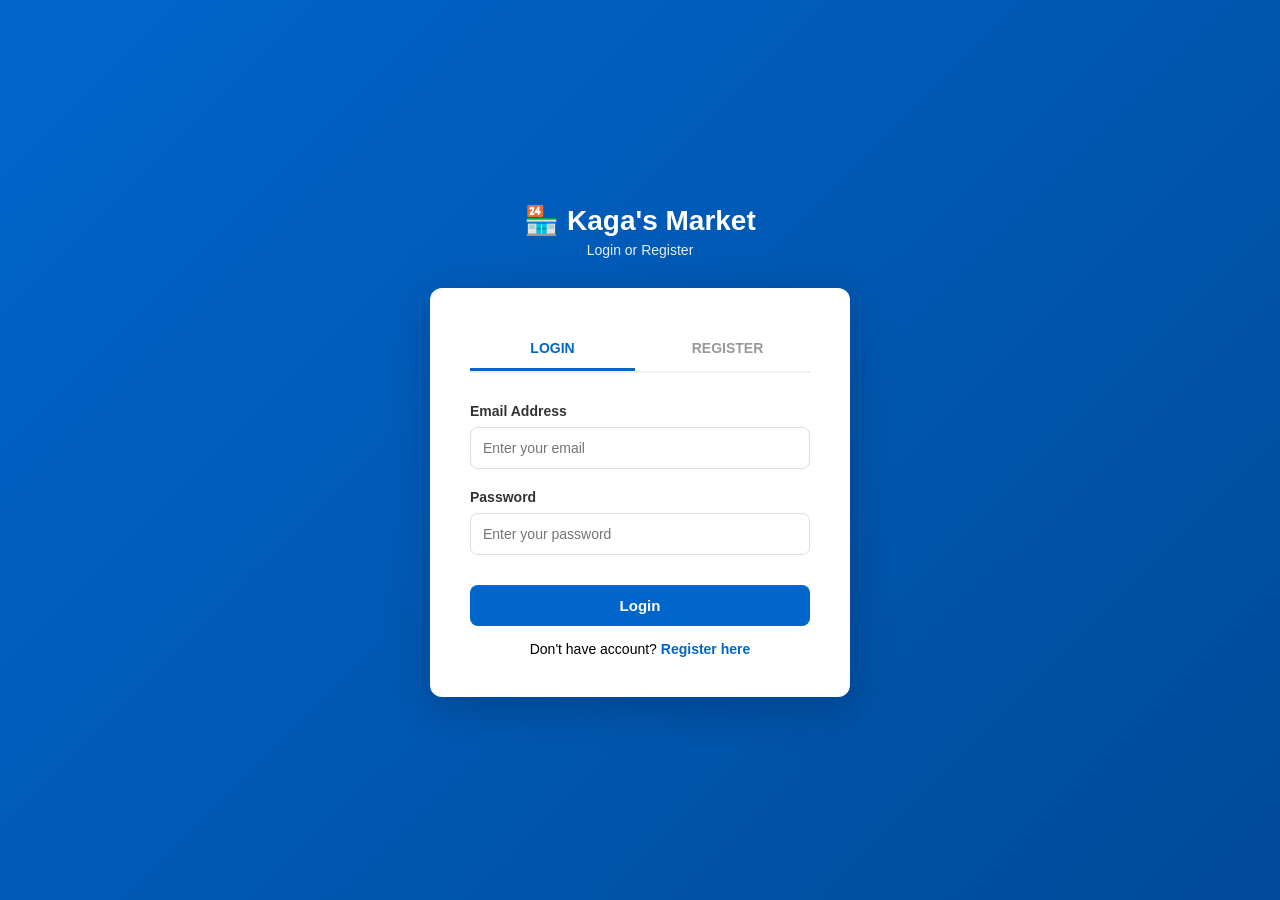
==== login - Copy.html @ 89271378 "create login" ====
<!DOCTYPE html>
<html lang="en">
<head>
    <meta charset="UTF-8">
    <meta name="viewport" content="width=device-width, initial-scale=1.0">
    <title>Login & Register - Kaga's Market</title>
    <style>
        * {
            margin: 0;
            padding: 0;
            box-sizing: border-box;
        }

        body {
            font-family: 'Segoe UI', Tahoma, Geneva, Verdana, sans-serif;
            background: linear-gradient(135deg, #0066cc 0%, #004a99 100%);
            min-height: 100vh;
            display: flex;
            justify-content: center;
            align-items: center;
            padding: 20px;
        }

        .container {
            width: 100%;
            max-width: 420px;
        }

        .logo {
            text-align: center;
            margin-bottom: 30px;
            color: white;
        }

        .logo h1 {
            font-size: 28px;
            font-weight: 700;
            margin-bottom: 5px;
        }

        .logo p {
            font-size: 14px;
            opacity: 0.9;
        }

        .card {
            background: white;
            border-radius: 12px;
            padding: 40px;
            box-shadow: 0 10px 40px rgba(0, 0, 0, 0.2);
        }

        .tabs {
            display: flex;
            gap: 10px;
            margin-bottom: 30px;
            border-bottom: 2px solid #f0f0f0;
        }

        .tab-button {
            flex: 1;
            padding: 12px;
            border: none;
            background: none;
            font-size: 14px;
            font-weight: 600;
            cursor: pointer;
            color: #999;
            border-bottom: 3px solid transparent;
            transition: all 0.3s;
        }

        .tab-button.active {
            color: #0066cc;
            border-bottom-color: #0066cc;
        }

        .tab-content {
            display: none;
        }

        .tab-content.active {
            display: block;
        }

        .form-group {
            margin-bottom: 20px;
        }

        label {
            display: block;
            margin-bottom: 8px;
            font-size: 14px;
            font-weight: 600;
            color: #333;
        }

        input, select {
            width: 100%;
            padding: 12px;
            border: 1px solid #ddd;
            border-radius: 8px;
            font-size: 14px;
        }

        input:focus {
            outline: none;
            border-color: #0066cc;
        }

        .btn {
            width: 100%;
            padding: 12px;
            background: #0066cc;
            color: white;
            border: none;
            border-radius: 8px;
            font-size: 15px;
            font-weight: 600;
            cursor: pointer;
            margin-top: 10px;
        }

        .btn:hover {
            background: #0052a3;
        }

        .account-type {
            display: flex;
            gap: 20px;
            margin-bottom: 20px;
        }

        .account-type label {
            display: flex;
            align-items: center;
            gap: 8px;
            margin: 0;
            cursor: pointer;
        }

        .link {
            text-align: center;
            margin-top: 15px;
            font-size: 14px;
        }

        .link a {
            color: #0066cc;
            text-decoration: none;
            font-weight: 600;
        }

        .link a:hover {
            text-decoration: underline;
        }

        @media (max-width: 480px) {
            .card {
                padding: 25px;
            }

            .logo h1 {
                font-size: 24px;
            }
        }
    </style>
</head>
<body>
    <div class="container">
        <div class="logo">
            <h1>🏪 Kaga's Market</h1>
            <p>Login or Register</p>
        </div>

        <div class="card">
            <div class="tabs">
                <button class="tab-button active" onclick="showLogin()">LOGIN</button>
                <button class="tab-button" onclick="showRegister()">REGISTER</button>
            </div>

            <!-- LOGIN FORM -->
            <div id="loginForm" class="tab-content active">
                <form onsubmit="loginUser(event)">
                    <div class="form-group">
                        <label>Email Address</label>
                        <input type="email" id="loginEmail" placeholder="Enter your email" required>
                    </div>

                    <div class="form-group">
                        <label>Password</label>
                        <input type="password" id="loginPassword" placeholder="Enter your password" required>
                    </div>

                    <button type="submit" class="btn">Login</button>
                </form>

                <div class="link">
                    Don't have account? <a onclick="showRegister()">Register here</a>
                </div>
            </div>

            <!-- REGISTER FORM -->
            <div id="registerForm" class="tab-content">
                <form onsubmit="registerUser(event)">
                    <div class="form-group">
                        <label>Full Name</label>
                        <input type="text" id="regName" placeholder="Enter your full name" required>
                    </div>

                    <div class="form-group">
                        <label>Account Type</label>
                        <div class="account-type">
                            <label>
                                <input type="radio" name="accountType" value="buyer" checked>
                                Buyer
                            </label>
                            <label>
                                <input type="radio" name="accountType" value="seller">
                                Seller
                            </label>
                        </div>
                    </div>

                    <div class="form-group">
                        <label>Email Address</label>
                        <input type="email" id="regEmail" placeholder="Enter your email" required>
                    </div>

                    <div class="form-group">
                        <label>Phone Number</label>
                        <input type="tel" id="regPhone" placeholder="Enter your phone" required>
                    </div>

                    <div class="form-group">
                        <label>Password (min 6 characters)</label>
                        <input type="password" id="regPassword" placeholder="Create a password" required minlength="6">
                    </div>

                    <div class="form-group">
                        <label>Confirm Password</label>
                        <input type="password" id="regConfirmPassword" placeholder="Confirm your password" required minlength="6">
                    </div>

                    <button type="submit" class="btn">Create Account</button>
                </form>

                <div class="link">
                    Have an account? <a onclick="showLogin()">Login here</a>
                </div>
            </div>
        </div>
    </div>

    <script>
        function showLogin() {
            document.getElementById('loginForm').classList.add('active');
            document.getElementById('registerForm').classList.remove('active');
            document.querySelectorAll('.tab-button')[0].classList.add('active');
            document.querySelectorAll('.tab-button')[1].classList.remove('active');
        }

        function showRegister() {
            document.getElementById('loginForm').classList.remove('active');
            document.getElementById('registerForm').classList.add('active');
            document.querySelectorAll('.tab-button')[0].classList.remove('active');
            document.querySelectorAll('.tab-button')[1].classList.add('active');
        }

        function loginUser(event) {
            event.preventDefault();
            const email = document.getElementById('loginEmail').value;
            const password = document.getElementById('loginPassword').value;

            // Get users from storage
            const users = JSON.parse(localStorage.getItem('kagaUsers') || '[]');
            const user = users.find(u => u.email === email && u.password === password);

            if (!user) {
                alert('❌ Email or password is wrong');
                return;
            }

            // Save logged in user
            localStorage.setItem('currentUser', JSON.stringify(user));
            alert('✅ Login successful!');
            window.location.href = 'index.html';
        }

        function registerUser(event) {
            event.preventDefault();

            const name = document.getElementById('regName').value;
            const type = document.querySelector('input[name="accountType"]:checked').value;
            const email = document.getElementById('regEmail').value;
            const phone = document.getElementById('regPhone').value;
            const password = document.getElementById('regPassword').value;
            const confirmPassword = document.getElementById('regConfirmPassword').value;

            // Check passwords match
            if (password !== confirmPassword) {
                alert('❌ Passwords do not match');
                return;
            }

            // Check if email already exists
            const users = JSON.parse(localStorage.getItem('kagaUsers') || '[]');
            if (users.find(u => u.email === email)) {
                alert('❌ Email already registered');
                return;
            }

            // Create new user
            const newUser = {
                id: Date.now(),
                name: name,
                type: type,
                email: email,
                phone: phone,
                password: password,
                registeredDate: new Date().toLocaleDateString()
            };

            users.push(newUser);
            localStorage.setItem('kagaUsers', JSON.stringify(users));

            alert('✅ Account created! Now login with your email and password');
            showLogin();
            document.getElementById('loginEmail').value = email;
            document.getElementById('loginPassword').value = '';
        }
    </script>
</body>
</html>
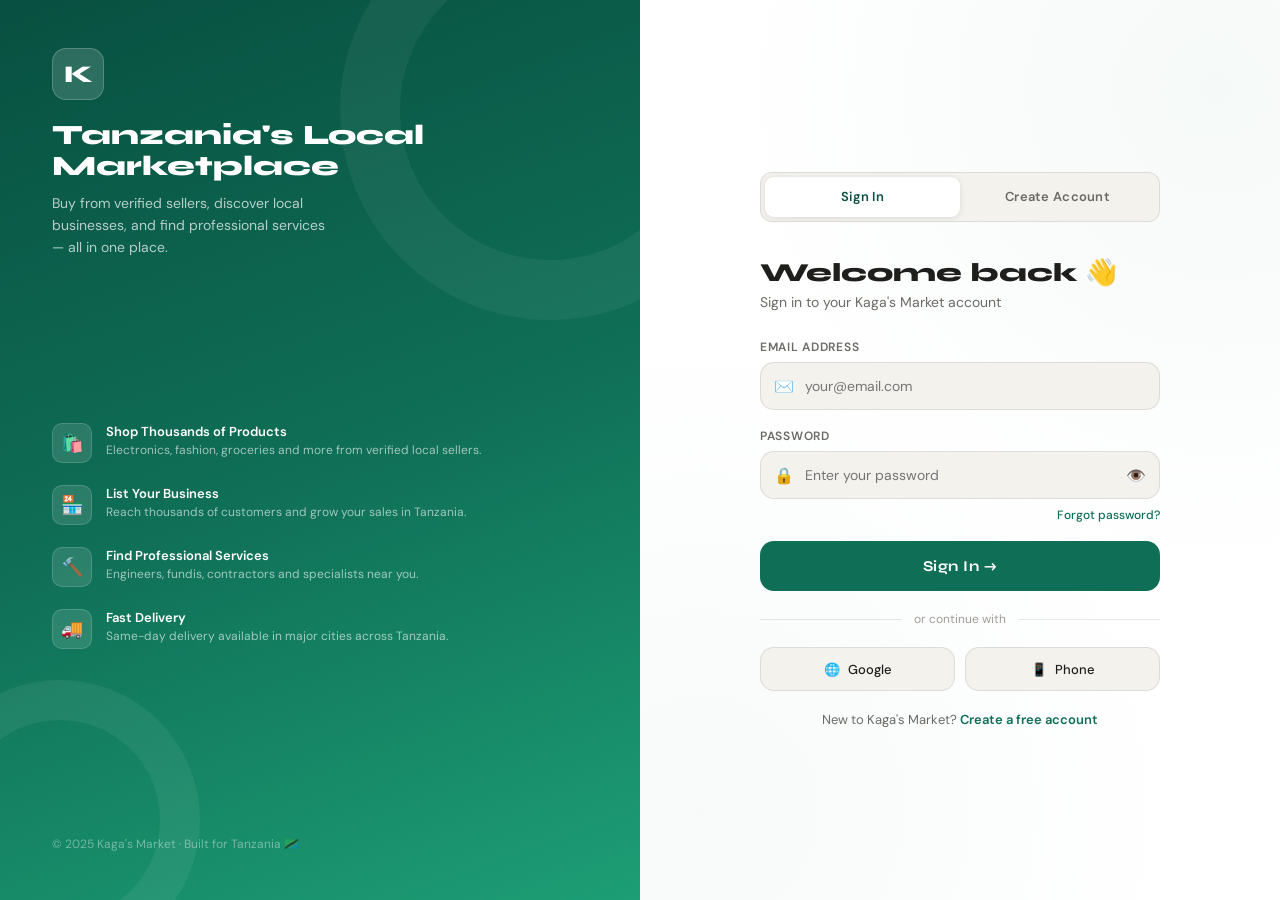
==== commit 654264e7: "login setting" ====
--- a/login - Copy.html
+++ b/login - Copy.html
@@ -1,334 +1,1054 @@
 <!DOCTYPE html>
 <html lang="en">
 <head>
-    <meta charset="UTF-8">
-    <meta name="viewport" content="width=device-width, initial-scale=1.0">
-    <title>Login & Register - Kaga's Market</title>
-    <style>
-        * {
-            margin: 0;
-            padding: 0;
-            box-sizing: border-box;
-        }
-
-        body {
-            font-family: 'Segoe UI', Tahoma, Geneva, Verdana, sans-serif;
-            background: linear-gradient(135deg, #0066cc 0%, #004a99 100%);
-            min-height: 100vh;
-            display: flex;
-            justify-content: center;
-            align-items: center;
-            padding: 20px;
-        }
-
-        .container {
-            width: 100%;
-            max-width: 420px;
-        }
-
-        .logo {
-            text-align: center;
-            margin-bottom: 30px;
-            color: white;
-        }
-
-        .logo h1 {
-            font-size: 28px;
-            font-weight: 700;
-            margin-bottom: 5px;
-        }
-
-        .logo p {
-            font-size: 14px;
-            opacity: 0.9;
-        }
-
-        .card {
-            background: white;
-            border-radius: 12px;
-            padding: 40px;
-            box-shadow: 0 10px 40px rgba(0, 0, 0, 0.2);
-        }
-
-        .tabs {
-            display: flex;
-            gap: 10px;
-            margin-bottom: 30px;
-            border-bottom: 2px solid #f0f0f0;
-        }
-
-        .tab-button {
-            flex: 1;
-            padding: 12px;
-            border: none;
-            background: none;
-            font-size: 14px;
-            font-weight: 600;
-            cursor: pointer;
-            color: #999;
-            border-bottom: 3px solid transparent;
-            transition: all 0.3s;
-        }
-
-        .tab-button.active {
-            color: #0066cc;
-            border-bottom-color: #0066cc;
-        }
-
-        .tab-content {
-            display: none;
-        }
-
-        .tab-content.active {
-            display: block;
-        }
-
-        .form-group {
-            margin-bottom: 20px;
-        }
-
-        label {
-            display: block;
-            margin-bottom: 8px;
-            font-size: 14px;
-            font-weight: 600;
-            color: #333;
-        }
-
-        input, select {
-            width: 100%;
-            padding: 12px;
-            border: 1px solid #ddd;
-            border-radius: 8px;
-            font-size: 14px;
-        }
-
-        input:focus {
-            outline: none;
-            border-color: #0066cc;
-        }
-
-        .btn {
-            width: 100%;
-            padding: 12px;
-            background: #0066cc;
-            color: white;
-            border: none;
-            border-radius: 8px;
-            font-size: 15px;
-            font-weight: 600;
-            cursor: pointer;
-            margin-top: 10px;
-        }
-
-        .btn:hover {
-            background: #0052a3;
-        }
-
-        .account-type {
-            display: flex;
-            gap: 20px;
-            margin-bottom: 20px;
-        }
-
-        .account-type label {
-            display: flex;
-            align-items: center;
-            gap: 8px;
-            margin: 0;
-            cursor: pointer;
-        }
-
-        .link {
-            text-align: center;
-            margin-top: 15px;
-            font-size: 14px;
-        }
-
-        .link a {
-            color: #0066cc;
-            text-decoration: none;
-            font-weight: 600;
-        }
-
-        .link a:hover {
-            text-decoration: underline;
-        }
-
-        @media (max-width: 480px) {
-            .card {
-                padding: 25px;
-            }
-
-            .logo h1 {
-                font-size: 24px;
-            }
-        }
-    </style>
+  <meta charset="UTF-8" />
+  <meta name="viewport" content="width=device-width, initial-scale=1.0" />
+  <title>Login — Kaga's Market</title>
+  <link rel="preconnect" href="https://fonts.googleapis.com" />
+  <link rel="preconnect" href="https://fonts.gstatic.com" crossorigin />
+  <link href="https://fonts.googleapis.com/css2?family=Syne:wght@400;600;700;800&family=DM+Sans:ital,wght@0,400;0,500;0,600;1,400&display=swap" rel="stylesheet" />
+  <style>
+    /* ===== VARIABLES ===== */
+    :root {
+      --brand:       #0F6E56;
+      --brand-mid:   #1D9E75;
+      --brand-dark:  #085041;
+      --brand-light: #E1F5EE;
+      --accent:      #D85A30;
+      --gold:        #BA7517;
+      --bg:          #F4F2EC;
+      --surface:     #FFFFFF;
+      --border:      rgba(0,0,0,0.09);
+      --text:        #1E1E1C;
+      --text-muted:  #6B6A66;
+      --text-light:  #9E9D99;
+      --radius:      14px;
+      --font-head:   'Syne', sans-serif;
+      --font-body:   'DM Sans', sans-serif;
+    }
+
+    *, *::before, *::after { box-sizing: border-box; margin: 0; padding: 0; }
+
+    body {
+      font-family: var(--font-body);
+      background: var(--bg);
+      min-height: 100vh;
+      display: grid;
+      grid-template-columns: 1fr 1fr;
+      overflow: hidden;
+    }
+
+    /* ===== LEFT PANEL ===== */
+    .left-panel {
+      background: linear-gradient(160deg, var(--brand-dark) 0%, var(--brand) 50%, var(--brand-mid) 100%);
+      position: relative;
+      display: flex;
+      flex-direction: column;
+      justify-content: space-between;
+      padding: 48px 52px;
+      overflow: hidden;
+    }
+
+    /* Decorative circles */
+    .left-panel::before {
+      content: '';
+      position: absolute;
+      width: 420px; height: 420px;
+      border-radius: 50%;
+      border: 60px solid rgba(255,255,255,0.05);
+      top: -100px; right: -120px;
+    }
+    .left-panel::after {
+      content: '';
+      position: absolute;
+      width: 280px; height: 280px;
+      border-radius: 50%;
+      border: 40px solid rgba(255,255,255,0.06);
+      bottom: -60px; left: -80px;
+    }
+
+    .left-brand {
+      position: relative; z-index: 1;
+    }
+    .brand-logo-big {
+      width: 52px; height: 52px;
+      background: rgba(255,255,255,0.15);
+      backdrop-filter: blur(8px);
+      border-radius: 14px;
+      display: flex; align-items: center; justify-content: center;
+      font-family: var(--font-head);
+      font-weight: 800;
+      font-size: 24px;
+      color: #fff;
+      margin-bottom: 20px;
+      border: 1px solid rgba(255,255,255,0.2);
+    }
+    .left-brand h1 {
+      font-family: var(--font-head);
+      font-size: 28px;
+      font-weight: 800;
+      color: #fff;
+      line-height: 1.1;
+      margin-bottom: 10px;
+    }
+    .left-brand p {
+      font-size: 14px;
+      color: rgba(255,255,255,0.7);
+      line-height: 1.6;
+      max-width: 280px;
+    }
+
+    .left-features {
+      position: relative; z-index: 1;
+    }
+    .feature-item {
+      display: flex;
+      align-items: flex-start;
+      gap: 14px;
+      margin-bottom: 22px;
+    }
+    .feature-icon {
+      width: 40px; height: 40px;
+      background: rgba(255,255,255,0.12);
+      border-radius: 10px;
+      display: flex; align-items: center; justify-content: center;
+      font-size: 18px;
+      flex-shrink: 0;
+      border: 1px solid rgba(255,255,255,0.15);
+    }
+    .feature-text h4 {
+      font-size: 13px;
+      font-weight: 600;
+      color: #fff;
+      margin-bottom: 2px;
+    }
+    .feature-text p {
+      font-size: 12px;
+      color: rgba(255,255,255,0.6);
+      line-height: 1.4;
+    }
+
+    .left-footer {
+      position: relative; z-index: 1;
+      font-size: 12px;
+      color: rgba(255,255,255,0.4);
+    }
+
+    /* ===== RIGHT PANEL ===== */
+    .right-panel {
+      display: flex;
+      flex-direction: column;
+      justify-content: center;
+      align-items: center;
+      padding: 40px 48px;
+      overflow-y: auto;
+      background: var(--surface);
+      position: relative;
+    }
+
+    /* Subtle pattern bg */
+    .right-panel::before {
+      content: '';
+      position: absolute;
+      inset: 0;
+      background:
+        radial-gradient(circle at 90% 10%, rgba(15,110,86,0.04) 0%, transparent 50%),
+        radial-gradient(circle at 10% 90%, rgba(15,110,86,0.03) 0%, transparent 50%);
+      pointer-events: none;
+    }
+
+    .form-container {
+      width: 100%;
+      max-width: 400px;
+      position: relative; z-index: 1;
+    }
+
+    /* ===== TABS ===== */
+    .auth-tabs {
+      display: flex;
+      background: var(--bg);
+      border-radius: 12px;
+      padding: 4px;
+      margin-bottom: 36px;
+      border: 1px solid var(--border);
+    }
+    .auth-tab {
+      flex: 1;
+      height: 40px;
+      border: none;
+      background: transparent;
+      border-radius: 9px;
+      font-family: var(--font-body);
+      font-size: 13px;
+      font-weight: 600;
+      color: var(--text-muted);
+      cursor: pointer;
+      transition: all 0.2s;
+      letter-spacing: 0.02em;
+    }
+    .auth-tab.active {
+      background: var(--surface);
+      color: var(--brand-dark);
+      box-shadow: 0 1px 6px rgba(0,0,0,0.1);
+    }
+
+    /* ===== FORM HEADER ===== */
+    .form-header {
+      margin-bottom: 28px;
+    }
+    .form-header h2 {
+      font-family: var(--font-head);
+      font-size: 26px;
+      font-weight: 800;
+      color: var(--text);
+      line-height: 1.15;
+      margin-bottom: 6px;
+    }
+    .form-header p {
+      font-size: 14px;
+      color: var(--text-muted);
+    }
+
+    /* ===== FORM FIELDS ===== */
+    .form-panel { display: none; }
+    .form-panel.active { display: block; }
+
+    .field {
+      margin-bottom: 18px;
+      position: relative;
+    }
+    .field label {
+      display: block;
+      font-size: 12px;
+      font-weight: 600;
+      color: var(--text-muted);
+      text-transform: uppercase;
+      letter-spacing: 0.06em;
+      margin-bottom: 7px;
+    }
+    .field-wrap {
+      position: relative;
+    }
+    .field-icon {
+      position: absolute;
+      left: 14px;
+      top: 50%;
+      transform: translateY(-50%);
+      font-size: 16px;
+      pointer-events: none;
+      z-index: 1;
+    }
+    .field input, .field select {
+      width: 100%;
+      height: 48px;
+      background: var(--bg);
+      border: 1.5px solid var(--border);
+      border-radius: var(--radius);
+      padding: 0 14px 0 44px;
+      font-family: var(--font-body);
+      font-size: 14px;
+      color: var(--text);
+      outline: none;
+      transition: border-color 0.2s, background 0.2s;
+      appearance: none;
+    }
+    .field input:focus, .field select:focus {
+      border-color: var(--brand);
+      background: #fff;
+    }
+    .field input.error { border-color: var(--accent); }
+    .field-err {
+      font-size: 11px;
+      color: var(--accent);
+      margin-top: 5px;
+      display: none;
+    }
+    .field-err.show { display: block; }
+
+    /* Password toggle */
+    .pwd-toggle {
+      position: absolute;
+      right: 14px;
+      top: 50%;
+      transform: translateY(-50%);
+      background: none;
+      border: none;
+      cursor: pointer;
+      font-size: 16px;
+      color: var(--text-light);
+      padding: 0;
+    }
+
+    /* Account type pills */
+    .account-type-row {
+      display: grid;
+      grid-template-columns: 1fr 1fr 1fr;
+      gap: 8px;
+      margin-bottom: 18px;
+    }
+    .type-pill {
+      position: relative;
+    }
+    .type-pill input[type="radio"] {
+      position: absolute;
+      opacity: 0;
+      width: 0; height: 0;
+    }
+    .type-pill label {
+      display: flex;
+      flex-direction: column;
+      align-items: center;
+      gap: 4px;
+      padding: 12px 8px;
+      background: var(--bg);
+      border: 1.5px solid var(--border);
+      border-radius: var(--radius);
+      cursor: pointer;
+      transition: all 0.2s;
+      text-transform: none;
+      letter-spacing: 0;
+    }
+    .type-pill label .pill-icon { font-size: 22px; }
+    .type-pill label .pill-name {
+      font-size: 12px;
+      font-weight: 600;
+      color: var(--text-muted);
+    }
+    .type-pill input:checked + label {
+      border-color: var(--brand);
+      background: var(--brand-light);
+    }
+    .type-pill input:checked + label .pill-name { color: var(--brand-dark); }
+
+    /* Two-col row */
+    .field-row {
+      display: grid;
+      grid-template-columns: 1fr 1fr;
+      gap: 14px;
+    }
+
+    /* Forgot password */
+    .forgot-row {
+      display: flex;
+      justify-content: flex-end;
+      margin-top: -10px;
+      margin-bottom: 18px;
+    }
+    .forgot-link {
+      font-size: 12px;
+      color: var(--brand);
+      font-weight: 500;
+      background: none;
+      border: none;
+      cursor: pointer;
+      font-family: var(--font-body);
+    }
+
+    /* Password strength */
+    .pwd-strength {
+      margin-top: 6px;
+    }
+    .strength-bar {
+      height: 3px;
+      background: var(--border);
+      border-radius: 99px;
+      overflow: hidden;
+      margin-bottom: 4px;
+    }
+    .strength-fill {
+      height: 100%;
+      border-radius: 99px;
+      width: 0%;
+      transition: width 0.3s, background 0.3s;
+    }
+    .strength-label {
+      font-size: 11px;
+      color: var(--text-light);
+    }
+
+    /* Terms checkbox */
+    .terms-row {
+      display: flex;
+      align-items: flex-start;
+      gap: 10px;
+      margin-bottom: 20px;
+    }
+    .terms-row input[type="checkbox"] {
+      width: 16px; height: 16px;
+      accent-color: var(--brand);
+      margin-top: 2px;
+      flex-shrink: 0;
+    }
+    .terms-row span {
+      font-size: 12px;
+      color: var(--text-muted);
+      line-height: 1.5;
+    }
+    .terms-row a { color: var(--brand); font-weight: 500; text-decoration: none; }
+
+    /* Submit button */
+    .btn-submit {
+      width: 100%;
+      height: 50px;
+      background: var(--brand);
+      color: #fff;
+      border: none;
+      border-radius: var(--radius);
+      font-family: var(--font-head);
+      font-size: 15px;
+      font-weight: 700;
+      cursor: pointer;
+      letter-spacing: 0.03em;
+      transition: background 0.2s, transform 0.15s;
+      position: relative;
+      overflow: hidden;
+    }
+    .btn-submit:hover { background: var(--brand-dark); transform: translateY(-1px); }
+    .btn-submit:active { transform: translateY(0); }
+    .btn-submit.loading { pointer-events: none; opacity: 0.8; }
+
+    /* Divider */
+    .divider {
+      display: flex;
+      align-items: center;
+      gap: 12px;
+      margin: 20px 0;
+      color: var(--text-light);
+      font-size: 12px;
+    }
+    .divider::before, .divider::after {
+      content: '';
+      flex: 1;
+      height: 1px;
+      background: var(--border);
+    }
+
+    /* Social login */
+    .social-row {
+      display: grid;
+      grid-template-columns: 1fr 1fr;
+      gap: 10px;
+      margin-bottom: 20px;
+    }
+    .btn-social {
+      height: 44px;
+      background: var(--bg);
+      border: 1.5px solid var(--border);
+      border-radius: var(--radius);
+      font-family: var(--font-body);
+      font-size: 13px;
+      font-weight: 500;
+      color: var(--text);
+      cursor: pointer;
+      display: flex;
+      align-items: center;
+      justify-content: center;
+      gap: 8px;
+      transition: border-color 0.2s, background 0.2s;
+    }
+    .btn-social:hover { border-color: var(--brand); background: var(--brand-light); }
+
+    /* Switch link */
+    .switch-link {
+      text-align: center;
+      margin-top: 20px;
+      font-size: 13px;
+      color: var(--text-muted);
+    }
+    .switch-link button {
+      background: none;
+      border: none;
+      color: var(--brand);
+      font-weight: 600;
+      cursor: pointer;
+      font-family: var(--font-body);
+      font-size: 13px;
+    }
+
+    /* ===== TOAST ===== */
+    .toast {
+      position: fixed;
+      top: 24px;
+      right: 24px;
+      padding: 14px 20px;
+      border-radius: 12px;
+      font-size: 13px;
+      font-weight: 500;
+      font-family: var(--font-body);
+      z-index: 9999;
+      max-width: 320px;
+      box-shadow: 0 8px 32px rgba(0,0,0,0.15);
+      animation: slideIn 0.3s ease;
+      display: flex;
+      align-items: center;
+      gap: 10px;
+    }
+    .toast.success { background: var(--brand-dark); color: #fff; }
+    .toast.error   { background: #C0392B; color: #fff; }
+    .toast.info    { background: #1A5276; color: #fff; }
+    @keyframes slideIn {
+      from { opacity: 0; transform: translateX(20px); }
+      to   { opacity: 1; transform: translateX(0); }
+    }
+
+    /* ===== FORGOT PASSWORD OVERLAY ===== */
+    .overlay {
+      position: fixed; inset: 0;
+      background: rgba(0,0,0,0.45);
+      backdrop-filter: blur(4px);
+      z-index: 500;
+      display: none;
+      align-items: center;
+      justify-content: center;
+    }
+    .overlay.show { display: flex; }
+    .modal {
+      background: var(--surface);
+      border-radius: 20px;
+      padding: 36px;
+      width: 100%;
+      max-width: 380px;
+      animation: modalIn 0.3s ease;
+    }
+    @keyframes modalIn {
+      from { opacity: 0; transform: scale(0.95) translateY(10px); }
+      to   { opacity: 1; transform: scale(1) translateY(0); }
+    }
+    .modal h3 {
+      font-family: var(--font-head);
+      font-size: 20px;
+      font-weight: 700;
+      margin-bottom: 6px;
+    }
+    .modal p { font-size: 13px; color: var(--text-muted); margin-bottom: 20px; line-height: 1.5; }
+    .modal-actions { display: flex; gap: 10px; margin-top: 16px; }
+    .btn-cancel {
+      flex: 1; height: 44px;
+      background: var(--bg); border: 1.5px solid var(--border);
+      border-radius: var(--radius); font-family: var(--font-body);
+      font-size: 13px; font-weight: 500; cursor: pointer; color: var(--text);
+    }
+    .btn-modal-submit {
+      flex: 1; height: 44px;
+      background: var(--brand); color: #fff;
+      border: none; border-radius: var(--radius);
+      font-family: var(--font-body); font-size: 13px; font-weight: 600; cursor: pointer;
+    }
+
+    /* ===== RESPONSIVE ===== */
+    @media (max-width: 768px) {
+      body { grid-template-columns: 1fr; }
+      .left-panel { display: none; }
+      .right-panel { padding: 32px 24px; }
+    }
+  </style>
 </head>
 <body>
-    <div class="container">
-        <div class="logo">
-            <h1>🏪 Kaga's Market</h1>
-            <p>Login or Register</p>
+
+  <!-- LEFT PANEL -->
+  <div class="left-panel">
+    <div class="left-brand">
+      <div class="brand-logo-big">K</div>
+      <h1>Tanzania's Local Marketplace</h1>
+      <p>Buy from verified sellers, discover local businesses, and find professional services — all in one place.</p>
+    </div>
+
+    <div class="left-features">
+      <div class="feature-item">
+        <div class="feature-icon">🛍️</div>
+        <div class="feature-text">
+          <h4>Shop Thousands of Products</h4>
+          <p>Electronics, fashion, groceries and more from verified local sellers.</p>
         </div>
-
-        <div class="card">
-            <div class="tabs">
-                <button class="tab-button active" onclick="showLogin()">LOGIN</button>
-                <button class="tab-button" onclick="showRegister()">REGISTER</button>
+      </div>
+      <div class="feature-item">
+        <div class="feature-icon">🏪</div>
+        <div class="feature-text">
+          <h4>List Your Business</h4>
+          <p>Reach thousands of customers and grow your sales in Tanzania.</p>
+        </div>
+      </div>
+      <div class="feature-item">
+        <div class="feature-icon">🔨</div>
+        <div class="feature-text">
+          <h4>Find Professional Services</h4>
+          <p>Engineers, fundis, contractors and specialists near you.</p>
+        </div>
+      </div>
+      <div class="feature-item">
+        <div class="feature-icon">🚚</div>
+        <div class="feature-text">
+          <h4>Fast Delivery</h4>
+          <p>Same-day delivery available in major cities across Tanzania.</p>
+        </div>
+      </div>
+    </div>
+
+    <div class="left-footer">
+      © 2025 Kaga's Market · Built for Tanzania 🇹🇿
+    </div>
+  </div>
+
+  <!-- RIGHT PANEL -->
+  <div class="right-panel">
+    <div class="form-container">
+
+      <!-- TABS -->
+      <div class="auth-tabs">
+        <button class="auth-tab active" id="tab-login" onclick="showTab('login')">Sign In</button>
+        <button class="auth-tab" id="tab-register" onclick="showTab('register')">Create Account</button>
+      </div>
+
+      <!-- ===== LOGIN FORM ===== -->
+      <div class="form-panel active" id="panel-login">
+        <div class="form-header">
+          <h2>Welcome back 👋</h2>
+          <p>Sign in to your Kaga's Market account</p>
+        </div>
+
+        <form id="login-form" onsubmit="handleLogin(event)" novalidate>
+          <div class="field">
+            <label>Email Address</label>
+            <div class="field-wrap">
+              <span class="field-icon">✉️</span>
+              <input type="email" id="login-email" placeholder="your@email.com" autocomplete="email" />
             </div>
-
-            <!-- LOGIN FORM -->
-            <div id="loginForm" class="tab-content active">
-                <form onsubmit="loginUser(event)">
-                    <div class="form-group">
-                        <label>Email Address</label>
-                        <input type="email" id="loginEmail" placeholder="Enter your email" required>
-                    </div>
-
-                    <div class="form-group">
-                        <label>Password</label>
-                        <input type="password" id="loginPassword" placeholder="Enter your password" required>
-                    </div>
-
-                    <button type="submit" class="btn">Login</button>
-                </form>
-
-                <div class="link">
-                    Don't have account? <a onclick="showRegister()">Register here</a>
-                </div>
+            <div class="field-err" id="err-login-email">Please enter a valid email</div>
+          </div>
+
+          <div class="field">
+            <label>Password</label>
+            <div class="field-wrap">
+              <span class="field-icon">🔒</span>
+              <input type="password" id="login-password" placeholder="Enter your password" autocomplete="current-password" />
+              <button type="button" class="pwd-toggle" onclick="togglePwd('login-password', this)">👁️</button>
             </div>
-
-            <!-- REGISTER FORM -->
-            <div id="registerForm" class="tab-content">
-                <form onsubmit="registerUser(event)">
-                    <div class="form-group">
-                        <label>Full Name</label>
-                        <input type="text" id="regName" placeholder="Enter your full name" required>
-                    </div>
-
-                    <div class="form-group">
-                        <label>Account Type</label>
-                        <div class="account-type">
-                            <label>
-                                <input type="radio" name="accountType" value="buyer" checked>
-                                Buyer
-                            </label>
-                            <label>
-                                <input type="radio" name="accountType" value="seller">
-                                Seller
-                            </label>
-                        </div>
-                    </div>
-
-                    <div class="form-group">
-                        <label>Email Address</label>
-                        <input type="email" id="regEmail" placeholder="Enter your email" required>
-                    </div>
-
-                    <div class="form-group">
-                        <label>Phone Number</label>
-                        <input type="tel" id="regPhone" placeholder="Enter your phone" required>
-                    </div>
-
-                    <div class="form-group">
-                        <label>Password (min 6 characters)</label>
-                        <input type="password" id="regPassword" placeholder="Create a password" required minlength="6">
-                    </div>
-
-                    <div class="form-group">
-                        <label>Confirm Password</label>
-                        <input type="password" id="regConfirmPassword" placeholder="Confirm your password" required minlength="6">
-                    </div>
-
-                    <button type="submit" class="btn">Create Account</button>
-                </form>
-
-                <div class="link">
-                    Have an account? <a onclick="showLogin()">Login here</a>
-                </div>
+            <div class="field-err" id="err-login-password">Password is required</div>
+          </div>
+
+          <div class="forgot-row">
+            <button type="button" class="forgot-link" onclick="showForgot()">Forgot password?</button>
+          </div>
+
+          <button type="submit" class="btn-submit" id="btn-login">Sign In →</button>
+        </form>
+
+        <div class="divider">or continue with</div>
+
+        <div class="social-row">
+          <button class="btn-social" onclick="socialLogin('Google')">
+            <span>🌐</span> Google
+          </button>
+          <button class="btn-social" onclick="socialLogin('Phone')">
+            <span>📱</span> Phone
+          </button>
+        </div>
+
+        <div class="switch-link">
+          New to Kaga's Market?
+          <button onclick="showTab('register')">Create a free account</button>
+        </div>
+      </div>
+
+      <!-- ===== REGISTER FORM ===== -->
+      <div class="form-panel" id="panel-register">
+        <div class="form-header">
+          <h2>Join Kaga's Market ✨</h2>
+          <p>Create your free account today</p>
+        </div>
+
+        <form id="register-form" onsubmit="handleRegister(event)" novalidate>
+
+          <!-- Account type -->
+          <div style="margin-bottom:18px;">
+            <div style="font-size:12px;font-weight:600;color:var(--text-muted);text-transform:uppercase;letter-spacing:0.06em;margin-bottom:10px;">I want to</div>
+            <div class="account-type-row">
+              <div class="type-pill">
+                <input type="radio" name="actype" id="type-buyer" value="buyer" checked />
+                <label for="type-buyer">
+                  <span class="pill-icon">🛍️</span>
+                  <span class="pill-name">Buy</span>
+                </label>
+              </div>
+              <div class="type-pill">
+                <input type="radio" name="actype" id="type-seller" value="seller" />
+                <label for="type-seller">
+                  <span class="pill-icon">🏪</span>
+                  <span class="pill-name">Sell</span>
+                </label>
+              </div>
+              <div class="type-pill">
+                <input type="radio" name="actype" id="type-professional" value="professional" />
+                <label for="type-professional">
+                  <span class="pill-icon">🔨</span>
+                  <span class="pill-name">Work</span>
+                </label>
+              </div>
             </div>
+          </div>
+
+          <!-- Name row -->
+          <div class="field-row">
+            <div class="field">
+              <label>First Name</label>
+              <div class="field-wrap">
+                <span class="field-icon">👤</span>
+                <input type="text" id="reg-firstname" placeholder="Juma" autocomplete="given-name" />
+              </div>
+              <div class="field-err" id="err-reg-firstname">Required</div>
+            </div>
+            <div class="field">
+              <label>Last Name</label>
+              <div class="field-wrap">
+                <span class="field-icon">👤</span>
+                <input type="text" id="reg-lastname" placeholder="Ally" autocomplete="family-name" />
+              </div>
+              <div class="field-err" id="err-reg-lastname">Required</div>
+            </div>
+          </div>
+
+          <div class="field">
+            <label>Email Address</label>
+            <div class="field-wrap">
+              <span class="field-icon">✉️</span>
+              <input type="email" id="reg-email" placeholder="your@email.com" autocomplete="email" />
+            </div>
+            <div class="field-err" id="err-reg-email">Please enter a valid email</div>
+          </div>
+
+          <div class="field">
+            <label>Phone Number</label>
+            <div class="field-wrap">
+              <span class="field-icon">📱</span>
+              <input type="tel" id="reg-phone" placeholder="0754 000 000" autocomplete="tel" />
+            </div>
+            <div class="field-err" id="err-reg-phone">Please enter a valid phone number</div>
+          </div>
+
+          <div class="field">
+            <label>City / Region</label>
+            <div class="field-wrap">
+              <span class="field-icon">📍</span>
+              <select id="reg-city">
+                <option value="">Select your city</option>
+                <option>Dar es Salaam</option>
+                <option>Mwanza</option>
+                <option>Arusha</option>
+                <option>Dodoma</option>
+                <option>Mbeya</option>
+                <option>Tanga</option>
+                <option>Zanzibar</option>
+                <option>Morogoro</option>
+                <option>Tabora</option>
+                <option>Other</option>
+              </select>
+            </div>
+            <div class="field-err" id="err-reg-city">Please select your city</div>
+          </div>
+
+          <div class="field">
+            <label>Password</label>
+            <div class="field-wrap">
+              <span class="field-icon">🔒</span>
+              <input type="password" id="reg-password" placeholder="Create a strong password" autocomplete="new-password" oninput="checkStrength(this.value)" />
+              <button type="button" class="pwd-toggle" onclick="togglePwd('reg-password', this)">👁️</button>
+            </div>
+            <div class="pwd-strength">
+              <div class="strength-bar"><div class="strength-fill" id="strength-fill"></div></div>
+              <div class="strength-label" id="strength-label">Enter a password</div>
+            </div>
+            <div class="field-err" id="err-reg-password">Password must be at least 6 characters</div>
+          </div>
+
+          <div class="field">
+            <label>Confirm Password</label>
+            <div class="field-wrap">
+              <span class="field-icon">🔒</span>
+              <input type="password" id="reg-confirm" placeholder="Repeat your password" autocomplete="new-password" />
+              <button type="button" class="pwd-toggle" onclick="togglePwd('reg-confirm', this)">👁️</button>
+            </div>
+            <div class="field-err" id="err-reg-confirm">Passwords do not match</div>
+          </div>
+
+          <div class="terms-row">
+            <input type="checkbox" id="terms-check" />
+            <span>I agree to Kaga's Market <a href="#">Terms of Service</a> and <a href="#">Privacy Policy</a>. I understand my data will be stored securely.</span>
+          </div>
+
+          <button type="submit" class="btn-submit" id="btn-register">Create Account →</button>
+        </form>
+
+        <div class="switch-link">
+          Already have an account?
+          <button onclick="showTab('login')">Sign in here</button>
         </div>
+      </div>
+
     </div>
-
-    <script>
-        function showLogin() {
-            document.getElementById('loginForm').classList.add('active');
-            document.getElementById('registerForm').classList.remove('active');
-            document.querySelectorAll('.tab-button')[0].classList.add('active');
-            document.querySelectorAll('.tab-button')[1].classList.remove('active');
+  </div>
+
+  <!-- FORGOT PASSWORD MODAL -->
+  <div class="overlay" id="forgot-overlay">
+    <div class="modal">
+      <h3>🔑 Reset Password</h3>
+      <p>Enter the email address linked to your account. We'll send you a reset link.</p>
+      <div class="field">
+        <label>Email Address</label>
+        <div class="field-wrap">
+          <span class="field-icon">✉️</span>
+          <input type="email" id="forgot-email" placeholder="your@email.com" />
+        </div>
+      </div>
+      <div class="modal-actions">
+        <button class="btn-cancel" onclick="hideForgot()">Cancel</button>
+        <button class="btn-modal-submit" onclick="sendReset()">Send Reset Link</button>
+      </div>
+    </div>
+  </div>
+
+  <script>
+    // ===== ADMIN CREDENTIALS (HARDCODED — ONLY YOU KNOW THIS) =====
+    const ADMIN = {
+      email:    "admin@kagasmarket.com",
+      password: "Kaga@Admin2025",
+      name:     "Kelvin Kagaruki",
+      role:     "admin"
+    };
+
+    // ===== TAB SWITCHER =====
+    function showTab(tab) {
+      document.querySelectorAll('.form-panel').forEach(p => p.classList.remove('active'));
+      document.querySelectorAll('.auth-tab').forEach(t => t.classList.remove('active'));
+      document.getElementById('panel-' + tab).classList.add('active');
+      document.getElementById('tab-' + tab).classList.add('active');
+      clearErrors();
+    }
+
+    // ===== PASSWORD VISIBILITY =====
+    function togglePwd(inputId, btn) {
+      var input = document.getElementById(inputId);
+      if (input.type === 'password') {
+        input.type = 'text';
+        btn.textContent = '🙈';
+      } else {
+        input.type = 'password';
+        btn.textContent = '👁️';
+      }
+    }
+
+    // ===== PASSWORD STRENGTH =====
+    function checkStrength(val) {
+      var fill  = document.getElementById('strength-fill');
+      var label = document.getElementById('strength-label');
+      var score = 0;
+      if (val.length >= 6)  score++;
+      if (val.length >= 10) score++;
+      if (/[A-Z]/.test(val)) score++;
+      if (/[0-9]/.test(val)) score++;
+      if (/[^A-Za-z0-9]/.test(val)) score++;
+
+      var levels = [
+        { w: '0%',   c: '#ccc',         t: 'Enter a password' },
+        { w: '20%',  c: '#E74C3C',      t: 'Very weak' },
+        { w: '40%',  c: '#E67E22',      t: 'Weak' },
+        { w: '60%',  c: '#F1C40F',      t: 'Fair' },
+        { w: '80%',  c: '#2ECC71',      t: 'Strong' },
+        { w: '100%', c: '#0F6E56',      t: 'Very strong ✅' },
+      ];
+      var lv = val.length === 0 ? levels[0] : levels[Math.min(score, 5)];
+      fill.style.width      = lv.w;
+      fill.style.background = lv.c;
+      label.textContent     = lv.t;
+      label.style.color     = lv.c === '#ccc' ? 'var(--text-light)' : lv.c;
+    }
+
+    // ===== VALIDATION =====
+    function showErr(id, msg) {
+      var el = document.getElementById(id);
+      if (el) { el.textContent = msg || el.textContent; el.classList.add('show'); }
+    }
+    function clearErr(id) {
+      var el = document.getElementById(id);
+      if (el) el.classList.remove('show');
+    }
+    function clearErrors() {
+      document.querySelectorAll('.field-err').forEach(function(e) { e.classList.remove('show'); });
+      document.querySelectorAll('input').forEach(function(i) { i.classList.remove('error'); });
+    }
+
+    // ===== TOAST =====
+    function toast(msg, type) {
+      var t = document.createElement('div');
+      t.className = 'toast ' + (type || 'success');
+      t.textContent = msg;
+      document.body.appendChild(t);
+      setTimeout(function() {
+        t.style.opacity = '0';
+        t.style.transition = 'opacity 0.3s';
+        setTimeout(function() { t.remove(); }, 300);
+      }, 3000);
+    }
+
+    // ===== LOGIN =====
+    function handleLogin(e) {
+      e.preventDefault();
+      clearErrors();
+      var email    = document.getElementById('login-email').value.trim();
+      var password = document.getElementById('login-password').value;
+      var valid    = true;
+
+      if (!email || !/\S+@\S+\.\S+/.test(email)) {
+        showErr('err-login-email'); valid = false;
+      }
+      if (!password) {
+        showErr('err-login-password'); valid = false;
+      }
+      if (!valid) return;
+
+      var btn = document.getElementById('btn-login');
+      btn.textContent = 'Signing in...';
+      btn.classList.add('loading');
+
+      setTimeout(function() {
+        btn.textContent = 'Sign In →';
+        btn.classList.remove('loading');
+
+        // Check admin
+        if (email === ADMIN.email && password === ADMIN.password) {
+          localStorage.setItem('currentUser', JSON.stringify(ADMIN));
+          toast('✅ Welcome back, Admin! Redirecting...', 'success');
+          setTimeout(function() { window.location.href = 'index.html'; }, 1200);
+          return;
         }
 
-        function showRegister() {
-            document.getElementById('loginForm').classList.remove('active');
-            document.getElementById('registerForm').classList.add('active');
-            document.querySelectorAll('.tab-button')[0].classList.remove('active');
-            document.querySelectorAll('.tab-button')[1].classList.add('active');
+        // Check registered users
+        var users = JSON.parse(localStorage.getItem('kagaUsers') || '[]');
+        var user  = users.find(function(u) { return u.email === email && u.password === password; });
+
+        if (!user) {
+          toast('❌ Wrong email or password. Please try again.', 'error');
+          return;
         }
 
-        function loginUser(event) {
-            event.preventDefault();
-            const email = document.getElementById('loginEmail').value;
-            const password = document.getElementById('loginPassword').value;
-
-            // Get users from storage
-            const users = JSON.parse(localStorage.getItem('kagaUsers') || '[]');
-            const user = users.find(u => u.email === email && u.password === password);
-
-            if (!user) {
-                alert('❌ Email or password is wrong');
-                return;
-            }
-
-            // Save logged in user
-            localStorage.setItem('currentUser', JSON.stringify(user));
-            alert('✅ Login successful!');
-            window.location.href = 'index.html';
-        }
-
-        function registerUser(event) {
-            event.preventDefault();
-
-            const name = document.getElementById('regName').value;
-            const type = document.querySelector('input[name="accountType"]:checked').value;
-            const email = document.getElementById('regEmail').value;
-            const phone = document.getElementById('regPhone').value;
-            const password = document.getElementById('regPassword').value;
-            const confirmPassword = document.getElementById('regConfirmPassword').value;
-
-            // Check passwords match
-            if (password !== confirmPassword) {
-                alert('❌ Passwords do not match');
-                return;
-            }
-
-            // Check if email already exists
-            const users = JSON.parse(localStorage.getItem('kagaUsers') || '[]');
-            if (users.find(u => u.email === email)) {
-                alert('❌ Email already registered');
-                return;
-            }
-
-            // Create new user
-            const newUser = {
-                id: Date.now(),
-                name: name,
-                type: type,
-                email: email,
-                phone: phone,
-                password: password,
-                registeredDate: new Date().toLocaleDateString()
-            };
-
-            users.push(newUser);
-            localStorage.setItem('kagaUsers', JSON.stringify(users));
-
-            alert('✅ Account created! Now login with your email and password');
-            showLogin();
-            document.getElementById('loginEmail').value = email;
-            document.getElementById('loginPassword').value = '';
-        }
-    </script>
+        // Update last login
+        user.lastLogin = new Date().toISOString();
+        localStorage.setItem('kagaUsers', JSON.stringify(users));
+        localStorage.setItem('currentUser', JSON.stringify(user));
+
+        toast('✅ Welcome back, ' + user.firstName + '! Redirecting...', 'success');
+        setTimeout(function() { window.location.href = 'index.html'; }, 1200);
+      }, 800);
+    }
+
+    // ===== REGISTER =====
+    function handleRegister(e) {
+      e.preventDefault();
+      clearErrors();
+
+      var firstName = document.getElementById('reg-firstname').value.trim();
+      var lastName  = document.getElementById('reg-lastname').value.trim();
+      var email     = document.getElementById('reg-email').value.trim();
+      var phone     = document.getElementById('reg-phone').value.trim();
+      var city      = document.getElementById('reg-city').value;
+      var password  = document.getElementById('reg-password').value;
+      var confirm   = document.getElementById('reg-confirm').value;
+      var type      = document.querySelector('input[name="actype"]:checked').value;
+      var terms     = document.getElementById('terms-check').checked;
+      var valid     = true;
+
+      if (!firstName) { showErr('err-reg-firstname', 'First name is required'); valid = false; }
+      if (!lastName)  { showErr('err-reg-lastname',  'Last name is required');  valid = false; }
+      if (!email || !/\S+@\S+\.\S+/.test(email)) { showErr('err-reg-email', 'Enter a valid email'); valid = false; }
+      if (!phone || phone.length < 9)             { showErr('err-reg-phone', 'Enter a valid phone number'); valid = false; }
+      if (!city)                                  { showErr('err-reg-city',  'Please select your city'); valid = false; }
+      if (!password || password.length < 6)       { showErr('err-reg-password', 'Password must be at least 6 characters'); valid = false; }
+      if (password !== confirm)                   { showErr('err-reg-confirm', 'Passwords do not match'); valid = false; }
+      if (!terms) { toast('⚠️ Please agree to the Terms of Service', 'info'); valid = false; }
+      if (!valid) return;
+
+      // Check duplicate email
+      var users = JSON.parse(localStorage.getItem('kagaUsers') || '[]');
+      if (users.find(function(u) { return u.email === email; })) {
+        showErr('err-reg-email', 'This email is already registered');
+        return;
+      }
+
+      var btn = document.getElementById('btn-register');
+      btn.textContent = 'Creating account...';
+      btn.classList.add('loading');
+
+      setTimeout(function() {
+        btn.textContent = 'Create Account →';
+        btn.classList.remove('loading');
+
+        var newUser = {
+          id:           Date.now(),
+          firstName:    firstName,
+          lastName:     lastName,
+          name:         firstName + ' ' + lastName,
+          email:        email,
+          phone:        phone,
+          city:         city,
+          password:     password,
+          role:         type,
+          registeredAt: new Date().toISOString(),
+          lastLogin:    null,
+          verified:     false,
+          savedItems:   [],
+          orders:       []
+        };
+
+        users.push(newUser);
+        localStorage.setItem('kagaUsers', JSON.stringify(users));
+        localStorage.setItem('currentUser', JSON.stringify(newUser));
+
+        toast('🎉 Account created! Welcome to Kaga\'s Market, ' + firstName + '!', 'success');
+        setTimeout(function() { window.location.href = 'index.html'; }, 1500);
+      }, 900);
+    }
+
+    // ===== SOCIAL LOGIN (placeholder) =====
+    function socialLogin(provider) {
+      toast('🔧 ' + provider + ' login coming soon!', 'info');
+    }
+
+    // ===== FORGOT PASSWORD =====
+    function showForgot() {
+      document.getElementById('forgot-overlay').classList.add('show');
+    }
+    function hideForgot() {
+      document.getElementById('forgot-overlay').classList.remove('show');
+    }
+    function sendReset() {
+      var email = document.getElementById('forgot-email').value.trim();
+      if (!email || !/\S+@\S+\.\S+/.test(email)) {
+        toast('⚠️ Please enter a valid email address', 'info');
+        return;
+      }
+      var users = JSON.parse(localStorage.getItem('kagaUsers') || '[]');
+      var found = users.find(function(u) { return u.email === email; });
+      hideForgot();
+      if (found) {
+        toast('📧 Reset link sent to ' + email + ' (check your inbox)', 'success');
+      } else {
+        // Don't reveal if email exists for security
+        toast('📧 If that email exists, a reset link has been sent.', 'success');
+      }
+    }
+
+    // Close modal on overlay click
+    document.getElementById('forgot-overlay').addEventListener('click', function(e) {
+      if (e.target === this) hideForgot();
+    });
+
+    // ===== AUTO-FILL IF ALREADY LOGGED IN =====
+    (function() {
+      var user = JSON.parse(localStorage.getItem('currentUser') || 'null');
+      if (user) {
+        // Already logged in — redirect
+        window.location.href = 'index.html';
+      }
+    })();
+  </script>
 </body>
 </html>
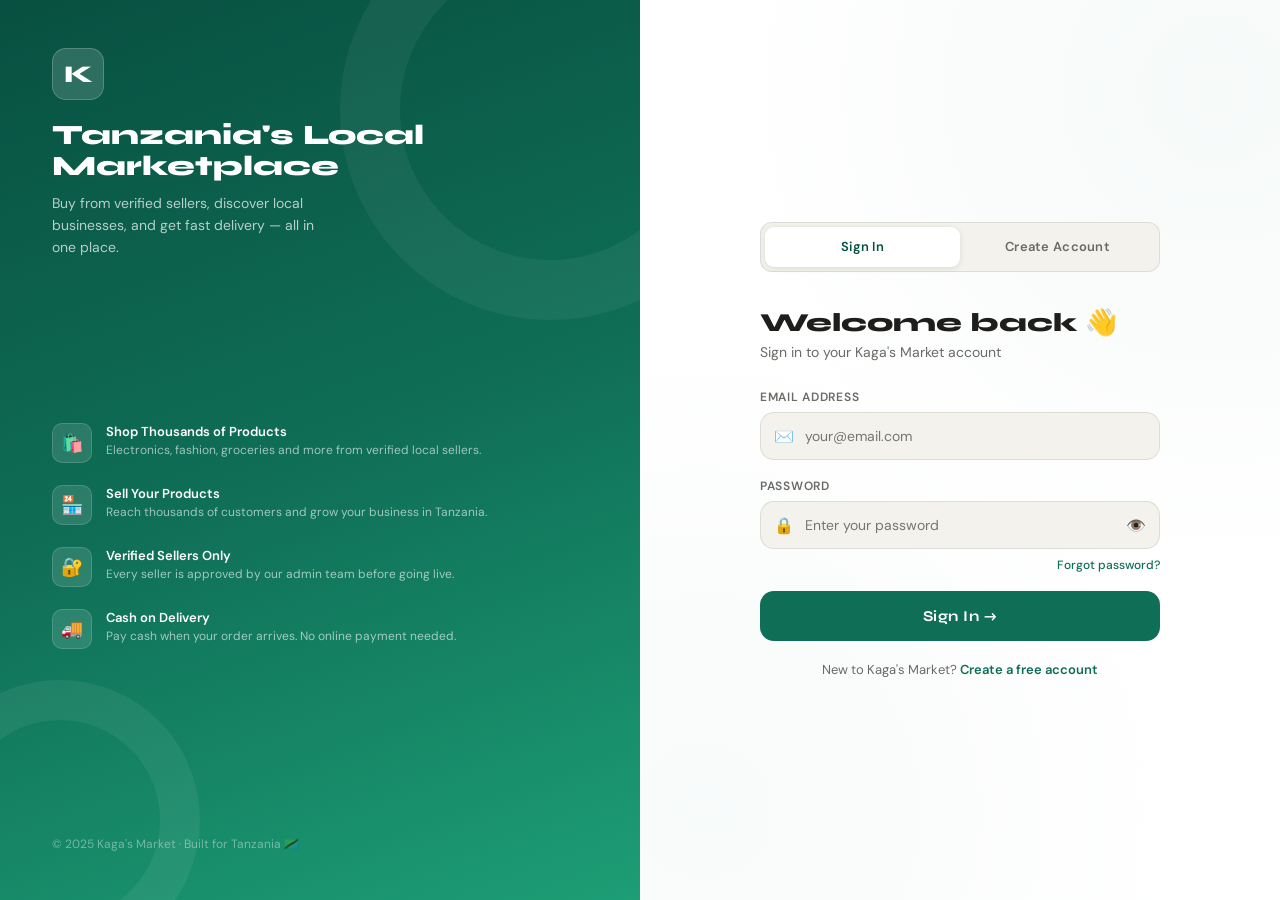
==== commit 89a92e21: "login" ====
--- a/login - Copy.html
+++ b/login - Copy.html
@@ -15,7 +15,6 @@
       --brand-dark:  #085041;
       --brand-light: #E1F5EE;
       --accent:      #D85A30;
-      --gold:        #BA7517;
       --bg:          #F4F2EC;
       --surface:     #FFFFFF;
       --border:      rgba(0,0,0,0.09);
@@ -48,8 +47,6 @@
       padding: 48px 52px;
       overflow: hidden;
     }
-
-    /* Decorative circles */
     .left-panel::before {
       content: '';
       position: absolute;
@@ -66,10 +63,7 @@
       border: 40px solid rgba(255,255,255,0.06);
       bottom: -60px; left: -80px;
     }
-
-    .left-brand {
-      position: relative; z-index: 1;
-    }
+    .left-brand { position: relative; z-index: 1; }
     .brand-logo-big {
       width: 52px; height: 52px;
       background: rgba(255,255,255,0.15);
@@ -77,331 +71,192 @@
       border-radius: 14px;
       display: flex; align-items: center; justify-content: center;
       font-family: var(--font-head);
-      font-weight: 800;
-      font-size: 24px;
-      color: #fff;
+      font-weight: 800; font-size: 24px; color: #fff;
       margin-bottom: 20px;
       border: 1px solid rgba(255,255,255,0.2);
     }
     .left-brand h1 {
       font-family: var(--font-head);
-      font-size: 28px;
-      font-weight: 800;
-      color: #fff;
-      line-height: 1.1;
-      margin-bottom: 10px;
+      font-size: 28px; font-weight: 800; color: #fff;
+      line-height: 1.1; margin-bottom: 10px;
     }
     .left-brand p {
-      font-size: 14px;
-      color: rgba(255,255,255,0.7);
-      line-height: 1.6;
-      max-width: 280px;
-    }
-
-    .left-features {
-      position: relative; z-index: 1;
-    }
+      font-size: 14px; color: rgba(255,255,255,0.7);
+      line-height: 1.6; max-width: 280px;
+    }
+    .left-features { position: relative; z-index: 1; }
     .feature-item {
-      display: flex;
-      align-items: flex-start;
-      gap: 14px;
-      margin-bottom: 22px;
+      display: flex; align-items: flex-start;
+      gap: 14px; margin-bottom: 22px;
     }
     .feature-icon {
       width: 40px; height: 40px;
       background: rgba(255,255,255,0.12);
       border-radius: 10px;
       display: flex; align-items: center; justify-content: center;
-      font-size: 18px;
-      flex-shrink: 0;
+      font-size: 18px; flex-shrink: 0;
       border: 1px solid rgba(255,255,255,0.15);
     }
-    .feature-text h4 {
-      font-size: 13px;
-      font-weight: 600;
-      color: #fff;
-      margin-bottom: 2px;
-    }
-    .feature-text p {
-      font-size: 12px;
-      color: rgba(255,255,255,0.6);
-      line-height: 1.4;
-    }
-
-    .left-footer {
-      position: relative; z-index: 1;
-      font-size: 12px;
-      color: rgba(255,255,255,0.4);
-    }
+    .feature-text h4 { font-size: 13px; font-weight: 600; color: #fff; margin-bottom: 2px; }
+    .feature-text p { font-size: 12px; color: rgba(255,255,255,0.6); line-height: 1.4; }
+    .left-footer { position: relative; z-index: 1; font-size: 12px; color: rgba(255,255,255,0.4); }
 
     /* ===== RIGHT PANEL ===== */
     .right-panel {
-      display: flex;
-      flex-direction: column;
-      justify-content: center;
-      align-items: center;
-      padding: 40px 48px;
-      overflow-y: auto;
-      background: var(--surface);
-      position: relative;
-    }
-
-    /* Subtle pattern bg */
+      display: flex; flex-direction: column;
+      justify-content: center; align-items: center;
+      padding: 40px 48px; overflow-y: auto;
+      background: var(--surface); position: relative;
+    }
     .right-panel::before {
       content: '';
-      position: absolute;
-      inset: 0;
+      position: absolute; inset: 0;
       background:
         radial-gradient(circle at 90% 10%, rgba(15,110,86,0.04) 0%, transparent 50%),
         radial-gradient(circle at 10% 90%, rgba(15,110,86,0.03) 0%, transparent 50%);
       pointer-events: none;
     }
-
     .form-container {
-      width: 100%;
-      max-width: 400px;
+      width: 100%; max-width: 400px;
       position: relative; z-index: 1;
     }
 
     /* ===== TABS ===== */
     .auth-tabs {
-      display: flex;
-      background: var(--bg);
-      border-radius: 12px;
-      padding: 4px;
-      margin-bottom: 36px;
-      border: 1px solid var(--border);
+      display: flex; background: var(--bg);
+      border-radius: 12px; padding: 4px;
+      margin-bottom: 36px; border: 1px solid var(--border);
     }
     .auth-tab {
-      flex: 1;
-      height: 40px;
-      border: none;
-      background: transparent;
-      border-radius: 9px;
-      font-family: var(--font-body);
-      font-size: 13px;
-      font-weight: 600;
-      color: var(--text-muted);
-      cursor: pointer;
-      transition: all 0.2s;
-      letter-spacing: 0.02em;
+      flex: 1; height: 40px; border: none;
+      background: transparent; border-radius: 9px;
+      font-family: var(--font-body); font-size: 13px;
+      font-weight: 600; color: var(--text-muted);
+      cursor: pointer; transition: all 0.2s; letter-spacing: 0.02em;
     }
     .auth-tab.active {
-      background: var(--surface);
-      color: var(--brand-dark);
+      background: var(--surface); color: var(--brand-dark);
       box-shadow: 0 1px 6px rgba(0,0,0,0.1);
     }
 
     /* ===== FORM HEADER ===== */
-    .form-header {
-      margin-bottom: 28px;
-    }
+    .form-header { margin-bottom: 28px; }
     .form-header h2 {
       font-family: var(--font-head);
-      font-size: 26px;
-      font-weight: 800;
-      color: var(--text);
-      line-height: 1.15;
-      margin-bottom: 6px;
-    }
-    .form-header p {
-      font-size: 14px;
-      color: var(--text-muted);
-    }
+      font-size: 26px; font-weight: 800; color: var(--text);
+      line-height: 1.15; margin-bottom: 6px;
+    }
+    .form-header p { font-size: 14px; color: var(--text-muted); }
 
     /* ===== FORM FIELDS ===== */
     .form-panel { display: none; }
     .form-panel.active { display: block; }
 
-    .field {
-      margin-bottom: 18px;
-      position: relative;
-    }
+    .field { margin-bottom: 18px; position: relative; }
     .field label {
-      display: block;
-      font-size: 12px;
-      font-weight: 600;
-      color: var(--text-muted);
-      text-transform: uppercase;
-      letter-spacing: 0.06em;
-      margin-bottom: 7px;
-    }
-    .field-wrap {
-      position: relative;
-    }
+      display: block; font-size: 12px; font-weight: 600;
+      color: var(--text-muted); text-transform: uppercase;
+      letter-spacing: 0.06em; margin-bottom: 7px;
+    }
+    .field-wrap { position: relative; }
     .field-icon {
-      position: absolute;
-      left: 14px;
-      top: 50%;
-      transform: translateY(-50%);
-      font-size: 16px;
-      pointer-events: none;
-      z-index: 1;
+      position: absolute; left: 14px; top: 50%;
+      transform: translateY(-50%); font-size: 16px;
+      pointer-events: none; z-index: 1;
     }
     .field input, .field select {
-      width: 100%;
-      height: 48px;
-      background: var(--bg);
-      border: 1.5px solid var(--border);
-      border-radius: var(--radius);
-      padding: 0 14px 0 44px;
-      font-family: var(--font-body);
-      font-size: 14px;
-      color: var(--text);
-      outline: none;
-      transition: border-color 0.2s, background 0.2s;
+      width: 100%; height: 48px;
+      background: var(--bg); border: 1.5px solid var(--border);
+      border-radius: var(--radius); padding: 0 14px 0 44px;
+      font-family: var(--font-body); font-size: 14px; color: var(--text);
+      outline: none; transition: border-color 0.2s, background 0.2s;
       appearance: none;
     }
     .field input:focus, .field select:focus {
-      border-color: var(--brand);
-      background: #fff;
+      border-color: var(--brand); background: #fff;
     }
     .field input.error { border-color: var(--accent); }
     .field-err {
-      font-size: 11px;
-      color: var(--accent);
-      margin-top: 5px;
-      display: none;
+      font-size: 11px; color: var(--accent);
+      margin-top: 5px; display: none;
     }
     .field-err.show { display: block; }
 
     /* Password toggle */
     .pwd-toggle {
-      position: absolute;
-      right: 14px;
-      top: 50%;
+      position: absolute; right: 14px; top: 50%;
       transform: translateY(-50%);
-      background: none;
-      border: none;
-      cursor: pointer;
-      font-size: 16px;
-      color: var(--text-light);
-      padding: 0;
-    }
-
-    /* Account type pills */
+      background: none; border: none; cursor: pointer;
+      font-size: 16px; color: var(--text-light); padding: 0;
+    }
+
+    /* Account type pills — REMOVED "Work/Professional" option */
     .account-type-row {
       display: grid;
-      grid-template-columns: 1fr 1fr 1fr;
-      gap: 8px;
-      margin-bottom: 18px;
-    }
-    .type-pill {
-      position: relative;
-    }
-    .type-pill input[type="radio"] {
-      position: absolute;
-      opacity: 0;
-      width: 0; height: 0;
-    }
+      grid-template-columns: 1fr 1fr; /* Only 2 columns now: Buy and Sell */
+      gap: 8px; margin-bottom: 18px;
+    }
+    .type-pill { position: relative; }
+    .type-pill input[type="radio"] { position: absolute; opacity: 0; width: 0; height: 0; }
     .type-pill label {
-      display: flex;
-      flex-direction: column;
-      align-items: center;
-      gap: 4px;
-      padding: 12px 8px;
-      background: var(--bg);
-      border: 1.5px solid var(--border);
-      border-radius: var(--radius);
-      cursor: pointer;
+      display: flex; flex-direction: column;
+      align-items: center; gap: 4px;
+      padding: 14px 8px;
+      background: var(--bg); border: 1.5px solid var(--border);
+      border-radius: var(--radius); cursor: pointer;
       transition: all 0.2s;
-      text-transform: none;
-      letter-spacing: 0;
-    }
-    .type-pill label .pill-icon { font-size: 22px; }
-    .type-pill label .pill-name {
-      font-size: 12px;
-      font-weight: 600;
-      color: var(--text-muted);
-    }
-    .type-pill input:checked + label {
-      border-color: var(--brand);
-      background: var(--brand-light);
-    }
+      text-transform: none; letter-spacing: 0;
+    }
+    .type-pill label .pill-icon { font-size: 24px; }
+    .type-pill label .pill-name { font-size: 12px; font-weight: 600; color: var(--text-muted); }
+    .type-pill input:checked + label { border-color: var(--brand); background: var(--brand-light); }
     .type-pill input:checked + label .pill-name { color: var(--brand-dark); }
 
     /* Two-col row */
-    .field-row {
-      display: grid;
-      grid-template-columns: 1fr 1fr;
-      gap: 14px;
-    }
+    .field-row { display: grid; grid-template-columns: 1fr 1fr; gap: 14px; }
 
     /* Forgot password */
     .forgot-row {
-      display: flex;
-      justify-content: flex-end;
-      margin-top: -10px;
-      margin-bottom: 18px;
+      display: flex; justify-content: flex-end;
+      margin-top: -10px; margin-bottom: 18px;
     }
     .forgot-link {
-      font-size: 12px;
-      color: var(--brand);
-      font-weight: 500;
-      background: none;
-      border: none;
-      cursor: pointer;
+      font-size: 12px; color: var(--brand); font-weight: 500;
+      background: none; border: none; cursor: pointer;
       font-family: var(--font-body);
     }
 
     /* Password strength */
-    .pwd-strength {
-      margin-top: 6px;
-    }
+    .pwd-strength { margin-top: 6px; }
     .strength-bar {
-      height: 3px;
-      background: var(--border);
-      border-radius: 99px;
-      overflow: hidden;
-      margin-bottom: 4px;
+      height: 3px; background: var(--border);
+      border-radius: 99px; overflow: hidden; margin-bottom: 4px;
     }
     .strength-fill {
-      height: 100%;
-      border-radius: 99px;
-      width: 0%;
-      transition: width 0.3s, background 0.3s;
-    }
-    .strength-label {
-      font-size: 11px;
-      color: var(--text-light);
-    }
+      height: 100%; border-radius: 99px;
+      width: 0%; transition: width 0.3s, background 0.3s;
+    }
+    .strength-label { font-size: 11px; color: var(--text-light); }
 
     /* Terms checkbox */
     .terms-row {
-      display: flex;
-      align-items: flex-start;
-      gap: 10px;
-      margin-bottom: 20px;
+      display: flex; align-items: flex-start;
+      gap: 10px; margin-bottom: 20px;
     }
     .terms-row input[type="checkbox"] {
       width: 16px; height: 16px;
-      accent-color: var(--brand);
-      margin-top: 2px;
-      flex-shrink: 0;
-    }
-    .terms-row span {
-      font-size: 12px;
-      color: var(--text-muted);
-      line-height: 1.5;
-    }
+      accent-color: var(--brand); margin-top: 2px; flex-shrink: 0;
+    }
+    .terms-row span { font-size: 12px; color: var(--text-muted); line-height: 1.5; }
     .terms-row a { color: var(--brand); font-weight: 500; text-decoration: none; }
 
     /* Submit button */
     .btn-submit {
-      width: 100%;
-      height: 50px;
-      background: var(--brand);
-      color: #fff;
-      border: none;
-      border-radius: var(--radius);
-      font-family: var(--font-head);
-      font-size: 15px;
-      font-weight: 700;
-      cursor: pointer;
-      letter-spacing: 0.03em;
+      width: 100%; height: 50px; background: var(--brand); color: #fff;
+      border: none; border-radius: var(--radius);
+      font-family: var(--font-head); font-size: 15px; font-weight: 700;
+      cursor: pointer; letter-spacing: 0.03em;
       transition: background 0.2s, transform 0.15s;
-      position: relative;
-      overflow: hidden;
     }
     .btn-submit:hover { background: var(--brand-dark); transform: translateY(-1px); }
     .btn-submit:active { transform: translateY(0); }
@@ -409,79 +264,34 @@
 
     /* Divider */
     .divider {
-      display: flex;
-      align-items: center;
-      gap: 12px;
-      margin: 20px 0;
-      color: var(--text-light);
-      font-size: 12px;
+      display: flex; align-items: center;
+      gap: 12px; margin: 20px 0;
+      color: var(--text-light); font-size: 12px;
     }
     .divider::before, .divider::after {
-      content: '';
-      flex: 1;
-      height: 1px;
-      background: var(--border);
-    }
-
-    /* Social login */
-    .social-row {
-      display: grid;
-      grid-template-columns: 1fr 1fr;
-      gap: 10px;
-      margin-bottom: 20px;
-    }
-    .btn-social {
-      height: 44px;
-      background: var(--bg);
-      border: 1.5px solid var(--border);
-      border-radius: var(--radius);
-      font-family: var(--font-body);
-      font-size: 13px;
-      font-weight: 500;
-      color: var(--text);
-      cursor: pointer;
-      display: flex;
-      align-items: center;
-      justify-content: center;
-      gap: 8px;
-      transition: border-color 0.2s, background 0.2s;
-    }
-    .btn-social:hover { border-color: var(--brand); background: var(--brand-light); }
+      content: ''; flex: 1; height: 1px; background: var(--border);
+    }
 
     /* Switch link */
     .switch-link {
-      text-align: center;
-      margin-top: 20px;
-      font-size: 13px;
-      color: var(--text-muted);
+      text-align: center; margin-top: 20px;
+      font-size: 13px; color: var(--text-muted);
     }
     .switch-link button {
-      background: none;
-      border: none;
-      color: var(--brand);
-      font-weight: 600;
-      cursor: pointer;
-      font-family: var(--font-body);
-      font-size: 13px;
+      background: none; border: none; color: var(--brand);
+      font-weight: 600; cursor: pointer;
+      font-family: var(--font-body); font-size: 13px;
     }
 
     /* ===== TOAST ===== */
     .toast {
-      position: fixed;
-      top: 24px;
-      right: 24px;
-      padding: 14px 20px;
-      border-radius: 12px;
-      font-size: 13px;
-      font-weight: 500;
-      font-family: var(--font-body);
-      z-index: 9999;
-      max-width: 320px;
-      box-shadow: 0 8px 32px rgba(0,0,0,0.15);
+      position: fixed; top: 24px; right: 24px;
+      padding: 14px 20px; border-radius: 12px;
+      font-size: 13px; font-weight: 500;
+      font-family: var(--font-body); z-index: 9999;
+      max-width: 320px; box-shadow: 0 8px 32px rgba(0,0,0,0.15);
       animation: slideIn 0.3s ease;
-      display: flex;
-      align-items: center;
-      gap: 10px;
+      display: flex; align-items: center; gap: 10px;
     }
     .toast.success { background: var(--brand-dark); color: #fff; }
     .toast.error   { background: #C0392B; color: #fff; }
@@ -491,46 +301,35 @@
       to   { opacity: 1; transform: translateX(0); }
     }
 
-    /* ===== FORGOT PASSWORD OVERLAY ===== */
+    /* ===== FORGOT PASSWORD MODAL ===== */
     .overlay {
       position: fixed; inset: 0;
       background: rgba(0,0,0,0.45);
       backdrop-filter: blur(4px);
-      z-index: 500;
-      display: none;
-      align-items: center;
-      justify-content: center;
+      z-index: 500; display: none;
+      align-items: center; justify-content: center;
     }
     .overlay.show { display: flex; }
     .modal {
-      background: var(--surface);
-      border-radius: 20px;
-      padding: 36px;
-      width: 100%;
-      max-width: 380px;
+      background: var(--surface); border-radius: 20px;
+      padding: 36px; width: 100%; max-width: 380px;
       animation: modalIn 0.3s ease;
     }
     @keyframes modalIn {
       from { opacity: 0; transform: scale(0.95) translateY(10px); }
       to   { opacity: 1; transform: scale(1) translateY(0); }
     }
-    .modal h3 {
-      font-family: var(--font-head);
-      font-size: 20px;
-      font-weight: 700;
-      margin-bottom: 6px;
-    }
+    .modal h3 { font-family: var(--font-head); font-size: 20px; font-weight: 700; margin-bottom: 6px; }
     .modal p { font-size: 13px; color: var(--text-muted); margin-bottom: 20px; line-height: 1.5; }
     .modal-actions { display: flex; gap: 10px; margin-top: 16px; }
     .btn-cancel {
-      flex: 1; height: 44px;
-      background: var(--bg); border: 1.5px solid var(--border);
-      border-radius: var(--radius); font-family: var(--font-body);
-      font-size: 13px; font-weight: 500; cursor: pointer; color: var(--text);
+      flex: 1; height: 44px; background: var(--bg);
+      border: 1.5px solid var(--border); border-radius: var(--radius);
+      font-family: var(--font-body); font-size: 13px; font-weight: 500;
+      cursor: pointer; color: var(--text);
     }
     .btn-modal-submit {
-      flex: 1; height: 44px;
-      background: var(--brand); color: #fff;
+      flex: 1; height: 44px; background: var(--brand); color: #fff;
       border: none; border-radius: var(--radius);
       font-family: var(--font-body); font-size: 13px; font-weight: 600; cursor: pointer;
     }
@@ -545,12 +344,12 @@
 </head>
 <body>
 
-  <!-- LEFT PANEL -->
+  <!-- ===== LEFT PANEL ===== -->
   <div class="left-panel">
     <div class="left-brand">
       <div class="brand-logo-big">K</div>
       <h1>Tanzania's Local Marketplace</h1>
-      <p>Buy from verified sellers, discover local businesses, and find professional services — all in one place.</p>
+      <p>Buy from verified sellers, discover local businesses, and get fast delivery — all in one place.</p>
     </div>
 
     <div class="left-features">
@@ -564,22 +363,22 @@
       <div class="feature-item">
         <div class="feature-icon">🏪</div>
         <div class="feature-text">
-          <h4>List Your Business</h4>
-          <p>Reach thousands of customers and grow your sales in Tanzania.</p>
+          <h4>Sell Your Products</h4>
+          <p>Reach thousands of customers and grow your business in Tanzania.</p>
         </div>
       </div>
       <div class="feature-item">
-        <div class="feature-icon">🔨</div>
+        <div class="feature-icon">🔐</div>
         <div class="feature-text">
-          <h4>Find Professional Services</h4>
-          <p>Engineers, fundis, contractors and specialists near you.</p>
+          <h4>Verified Sellers Only</h4>
+          <p>Every seller is approved by our admin team before going live.</p>
         </div>
       </div>
       <div class="feature-item">
         <div class="feature-icon">🚚</div>
         <div class="feature-text">
-          <h4>Fast Delivery</h4>
-          <p>Same-day delivery available in major cities across Tanzania.</p>
+          <h4>Cash on Delivery</h4>
+          <p>Pay cash when your order arrives. No online payment needed.</p>
         </div>
       </div>
     </div>
@@ -589,14 +388,14 @@
     </div>
   </div>
 
-  <!-- RIGHT PANEL -->
+  <!-- ===== RIGHT PANEL ===== -->
   <div class="right-panel">
     <div class="form-container">
 
-      <!-- TABS -->
+      <!-- TABS: Only Login and Register. NO admin tab visible to public. -->
       <div class="auth-tabs">
-        <button class="auth-tab active" id="tab-login" onclick="showTab('login')">Sign In</button>
-        <button class="auth-tab" id="tab-register" onclick="showTab('register')">Create Account</button>
+        <button class="auth-tab active" id="tab-login"    onclick="showTab('login')">Sign In</button>
+        <button class="auth-tab"        id="tab-register" onclick="showTab('register')">Create Account</button>
       </div>
 
       <!-- ===== LOGIN FORM ===== -->
@@ -607,6 +406,7 @@
         </div>
 
         <form id="login-form" onsubmit="handleLogin(event)" novalidate>
+
           <div class="field">
             <label>Email Address</label>
             <div class="field-wrap">
@@ -631,18 +431,8 @@
           </div>
 
           <button type="submit" class="btn-submit" id="btn-login">Sign In →</button>
+
         </form>
-
-        <div class="divider">or continue with</div>
-
-        <div class="social-row">
-          <button class="btn-social" onclick="socialLogin('Google')">
-            <span>🌐</span> Google
-          </button>
-          <button class="btn-social" onclick="socialLogin('Phone')">
-            <span>📱</span> Phone
-          </button>
-        </div>
 
         <div class="switch-link">
           New to Kaga's Market?
@@ -659,35 +449,34 @@
 
         <form id="register-form" onsubmit="handleRegister(event)" novalidate>
 
-          <!-- Account type -->
+          <!--
+            ACCOUNT TYPE — Only Buyer and Seller.
+            "Work/Professional" option has been REMOVED as requested.
+            Admin accounts are NEVER created from this page — only you can be admin.
+          -->
           <div style="margin-bottom:18px;">
-            <div style="font-size:12px;font-weight:600;color:var(--text-muted);text-transform:uppercase;letter-spacing:0.06em;margin-bottom:10px;">I want to</div>
+            <div style="font-size:12px;font-weight:600;color:var(--text-muted);text-transform:uppercase;letter-spacing:0.06em;margin-bottom:10px;">
+              I want to
+            </div>
             <div class="account-type-row">
               <div class="type-pill">
                 <input type="radio" name="actype" id="type-buyer" value="buyer" checked />
                 <label for="type-buyer">
                   <span class="pill-icon">🛍️</span>
-                  <span class="pill-name">Buy</span>
+                  <span class="pill-name">Buy Products</span>
                 </label>
               </div>
               <div class="type-pill">
                 <input type="radio" name="actype" id="type-seller" value="seller" />
                 <label for="type-seller">
                   <span class="pill-icon">🏪</span>
-                  <span class="pill-name">Sell</span>
+                  <span class="pill-name">Sell Products</span>
                 </label>
               </div>
-              <div class="type-pill">
-                <input type="radio" name="actype" id="type-professional" value="professional" />
-                <label for="type-professional">
-                  <span class="pill-icon">🔨</span>
-                  <span class="pill-name">Work</span>
-                </label>
-              </div>
-            </div>
-          </div>
-
-          <!-- Name row -->
+            </div>
+          </div>
+
+          <!-- Name -->
           <div class="field-row">
             <div class="field">
               <label>First Name</label>
@@ -750,7 +539,8 @@
             <label>Password</label>
             <div class="field-wrap">
               <span class="field-icon">🔒</span>
-              <input type="password" id="reg-password" placeholder="Create a strong password" autocomplete="new-password" oninput="checkStrength(this.value)" />
+              <input type="password" id="reg-password" placeholder="Create a strong password"
+                autocomplete="new-password" oninput="checkStrength(this.value)" />
               <button type="button" class="pwd-toggle" onclick="togglePwd('reg-password', this)">👁️</button>
             </div>
             <div class="pwd-strength">
@@ -772,10 +562,14 @@
 
           <div class="terms-row">
             <input type="checkbox" id="terms-check" />
-            <span>I agree to Kaga's Market <a href="#">Terms of Service</a> and <a href="#">Privacy Policy</a>. I understand my data will be stored securely.</span>
+            <span>
+              I agree to Kaga's Market <a href="#">Terms of Service</a> and
+              <a href="#">Privacy Policy</a>. I understand my data will be stored securely.
+            </span>
           </div>
 
           <button type="submit" class="btn-submit" id="btn-register">Create Account →</button>
+
         </form>
 
         <div class="switch-link">
@@ -787,11 +581,11 @@
     </div>
   </div>
 
-  <!-- FORGOT PASSWORD MODAL -->
+  <!-- ===== FORGOT PASSWORD MODAL ===== -->
   <div class="overlay" id="forgot-overlay">
     <div class="modal">
       <h3>🔑 Reset Password</h3>
-      <p>Enter the email address linked to your account. We'll send you a reset link.</p>
+      <p>Enter the email address linked to your account. We'll send you instructions to reset your password.</p>
       <div class="field">
         <label>Email Address</label>
         <div class="field-wrap">
@@ -807,54 +601,95 @@
   </div>
 
   <script>
-    // ===== ADMIN CREDENTIALS (HARDCODED — ONLY YOU KNOW THIS) =====
-    const ADMIN = {
-      email:    "admin@kagasmarket.com",
-      password: "Kaga@Admin2025",
-      name:     "Kelvin Kagaruki",
-      role:     "admin"
+    // ============================================================
+    // KAGA'S MARKET — login.js (inline)
+    //
+    // SECURITY RULES:
+    // 1. Admin credentials are hardcoded and NEVER shown on any form.
+    // 2. Normal users can ONLY register as Buyer or Seller.
+    //    The "Professional/Work" option has been REMOVED.
+    // 3. Admin role CANNOT be selected during registration.
+    //    Only the hardcoded admin below can access the admin panel.
+    // 4. After login, the user is redirected to index.html.
+    //    index.html checks the role and shows/hides the admin panel.
+    // ============================================================
+
+
+    // ============================================================
+    // ADMIN ACCOUNT
+    // This is the ONLY admin. No one else can become admin.
+    // Keep this email and password secret — only you know it.
+    // Change the password to something only you know.
+    // ============================================================
+    var ADMIN = {
+      id:        'admin-001',
+      firstName: 'Kelvin',
+      lastName:  'Kagaruki',
+      name:      'Kelvin Kagaruki',
+      email:     'admin@kagasmarket.com',
+      password:  'Kaga@Admin2025',  // Change this to your own secret password
+      role:      'admin',
+      city:      'Arusha',
     };
 
-    // ===== TAB SWITCHER =====
+
+    // ============================================================
+    // TAB SWITCHER
+    // Switches between Sign In and Create Account tabs.
+    // ============================================================
     function showTab(tab) {
-      document.querySelectorAll('.form-panel').forEach(p => p.classList.remove('active'));
-      document.querySelectorAll('.auth-tab').forEach(t => t.classList.remove('active'));
+      document.querySelectorAll('.form-panel').forEach(function(p) {
+        p.classList.remove('active');
+      });
+      document.querySelectorAll('.auth-tab').forEach(function(t) {
+        t.classList.remove('active');
+      });
       document.getElementById('panel-' + tab).classList.add('active');
-      document.getElementById('tab-' + tab).classList.add('active');
+      document.getElementById('tab-'   + tab).classList.add('active');
       clearErrors();
     }
 
-    // ===== PASSWORD VISIBILITY =====
+
+    // ============================================================
+    // PASSWORD VISIBILITY TOGGLE
+    // Shows or hides password text when the eye icon is clicked.
+    // ============================================================
     function togglePwd(inputId, btn) {
       var input = document.getElementById(inputId);
       if (input.type === 'password') {
-        input.type = 'text';
+        input.type      = 'text';
         btn.textContent = '🙈';
       } else {
-        input.type = 'password';
+        input.type      = 'password';
         btn.textContent = '👁️';
       }
     }
 
-    // ===== PASSWORD STRENGTH =====
+
+    // ============================================================
+    // PASSWORD STRENGTH CHECKER
+    // Shows a colored bar and label as the user types their password.
+    // ============================================================
     function checkStrength(val) {
       var fill  = document.getElementById('strength-fill');
       var label = document.getElementById('strength-label');
       var score = 0;
-      if (val.length >= 6)  score++;
-      if (val.length >= 10) score++;
-      if (/[A-Z]/.test(val)) score++;
-      if (/[0-9]/.test(val)) score++;
-      if (/[^A-Za-z0-9]/.test(val)) score++;
+
+      if (val.length >= 6)              score++;
+      if (val.length >= 10)             score++;
+      if (/[A-Z]/.test(val))            score++;
+      if (/[0-9]/.test(val))            score++;
+      if (/[^A-Za-z0-9]/.test(val))     score++;
 
       var levels = [
-        { w: '0%',   c: '#ccc',         t: 'Enter a password' },
-        { w: '20%',  c: '#E74C3C',      t: 'Very weak' },
-        { w: '40%',  c: '#E67E22',      t: 'Weak' },
-        { w: '60%',  c: '#F1C40F',      t: 'Fair' },
-        { w: '80%',  c: '#2ECC71',      t: 'Strong' },
-        { w: '100%', c: '#0F6E56',      t: 'Very strong ✅' },
+        { w: '0%',   c: '#ccc',    t: 'Enter a password' },
+        { w: '20%',  c: '#E74C3C', t: 'Very weak' },
+        { w: '40%',  c: '#E67E22', t: 'Weak' },
+        { w: '60%',  c: '#F1C40F', t: 'Fair' },
+        { w: '80%',  c: '#2ECC71', t: 'Strong' },
+        { w: '100%', c: '#0F6E56', t: 'Very strong ✅' },
       ];
+
       var lv = val.length === 0 ? levels[0] : levels[Math.min(score, 5)];
       fill.style.width      = lv.w;
       fill.style.background = lv.c;
@@ -862,50 +697,76 @@
       label.style.color     = lv.c === '#ccc' ? 'var(--text-light)' : lv.c;
     }
 
-    // ===== VALIDATION =====
+
+    // ============================================================
+    // ERROR HELPERS
+    // Show or hide error messages under form fields.
+    // ============================================================
     function showErr(id, msg) {
       var el = document.getElementById(id);
-      if (el) { el.textContent = msg || el.textContent; el.classList.add('show'); }
+      if (el) {
+        if (msg) el.textContent = msg;
+        el.classList.add('show');
+      }
     }
     function clearErr(id) {
       var el = document.getElementById(id);
       if (el) el.classList.remove('show');
     }
     function clearErrors() {
-      document.querySelectorAll('.field-err').forEach(function(e) { e.classList.remove('show'); });
-      document.querySelectorAll('input').forEach(function(i) { i.classList.remove('error'); });
-    }
-
-    // ===== TOAST =====
+      document.querySelectorAll('.field-err').forEach(function(e) {
+        e.classList.remove('show');
+      });
+      document.querySelectorAll('input').forEach(function(i) {
+        i.classList.remove('error');
+      });
+    }
+
+
+    // ============================================================
+    // TOAST NOTIFICATION
+    // Shows a small popup message at the top-right of the screen.
+    // type: 'success' | 'error' | 'info'
+    // ============================================================
     function toast(msg, type) {
-      var t = document.createElement('div');
-      t.className = 'toast ' + (type || 'success');
+      var t         = document.createElement('div');
+      t.className   = 'toast ' + (type || 'success');
       t.textContent = msg;
       document.body.appendChild(t);
       setTimeout(function() {
-        t.style.opacity = '0';
+        t.style.opacity    = '0';
         t.style.transition = 'opacity 0.3s';
         setTimeout(function() { t.remove(); }, 300);
       }, 3000);
     }
 
-    // ===== LOGIN =====
+
+    // ============================================================
+    // LOGIN HANDLER
+    // Checks the entered email and password against:
+    //   1. The hardcoded admin account
+    //   2. Registered users saved in localStorage
+    // On success, saves the user to localStorage and redirects.
+    // ============================================================
     function handleLogin(e) {
       e.preventDefault();
       clearErrors();
+
       var email    = document.getElementById('login-email').value.trim();
       var password = document.getElementById('login-password').value;
       var valid    = true;
 
+      // Validate fields
       if (!email || !/\S+@\S+\.\S+/.test(email)) {
-        showErr('err-login-email'); valid = false;
+        showErr('err-login-email', 'Please enter a valid email'); valid = false;
       }
       if (!password) {
-        showErr('err-login-password'); valid = false;
+        showErr('err-login-password', 'Password is required'); valid = false;
       }
       if (!valid) return;
 
-      var btn = document.getElementById('btn-login');
+      // Show loading state on button
+      var btn         = document.getElementById('btn-login');
       btn.textContent = 'Signing in...';
       btn.classList.add('loading');
 
@@ -913,34 +774,67 @@
         btn.textContent = 'Sign In →';
         btn.classList.remove('loading');
 
-        // Check admin
+        // --- Check if this is the admin ---
+        // Admin login is completely silent — no special tab or button.
+        // Only the person who knows the admin email and password can log in as admin.
         if (email === ADMIN.email && password === ADMIN.password) {
-          localStorage.setItem('currentUser', JSON.stringify(ADMIN));
+          // Save admin session
+          localStorage.setItem('currentUser', JSON.stringify({
+            id:        ADMIN.id,
+            firstName: ADMIN.firstName,
+            name:      ADMIN.name,
+            email:     ADMIN.email,
+            role:      'admin',   // This role unlocks the admin panel in index.html
+            city:      ADMIN.city,
+          }));
           toast('✅ Welcome back, Admin! Redirecting...', 'success');
           setTimeout(function() { window.location.href = 'index.html'; }, 1200);
           return;
         }
 
-        // Check registered users
+        // --- Check registered users ---
         var users = JSON.parse(localStorage.getItem('kagaUsers') || '[]');
-        var user  = users.find(function(u) { return u.email === email && u.password === password; });
+        var user  = users.find(function(u) {
+          return u.email === email && u.password === password;
+        });
 
         if (!user) {
           toast('❌ Wrong email or password. Please try again.', 'error');
           return;
         }
 
-        // Update last login
+        // Update last login time
         user.lastLogin = new Date().toISOString();
         localStorage.setItem('kagaUsers', JSON.stringify(users));
-        localStorage.setItem('currentUser', JSON.stringify(user));
+
+        // Save session (WITHOUT the password for safety)
+        localStorage.setItem('currentUser', JSON.stringify({
+          id:        user.id,
+          firstName: user.firstName,
+          name:      user.name,
+          email:     user.email,
+          phone:     user.phone,
+          city:      user.city,
+          role:      user.role,  // 'buyer' or 'seller' — never 'admin'
+        }));
 
         toast('✅ Welcome back, ' + user.firstName + '! Redirecting...', 'success');
         setTimeout(function() { window.location.href = 'index.html'; }, 1200);
+
       }, 800);
     }
 
-    // ===== REGISTER =====
+
+    // ============================================================
+    // REGISTER HANDLER
+    // Creates a new buyer or seller account.
+    //
+    // SECURITY:
+    // - Role is read from the radio buttons (buyer or seller only).
+    // - Even if someone tries to manually set role to 'admin',
+    //   we force it to 'buyer' as a safety check.
+    // - Duplicate emails are rejected.
+    // ============================================================
     function handleRegister(e) {
       e.preventDefault();
       clearErrors();
@@ -952,28 +846,42 @@
       var city      = document.getElementById('reg-city').value;
       var password  = document.getElementById('reg-password').value;
       var confirm   = document.getElementById('reg-confirm').value;
-      var type      = document.querySelector('input[name="actype"]:checked').value;
       var terms     = document.getElementById('terms-check').checked;
-      var valid     = true;
-
-      if (!firstName) { showErr('err-reg-firstname', 'First name is required'); valid = false; }
-      if (!lastName)  { showErr('err-reg-lastname',  'Last name is required');  valid = false; }
-      if (!email || !/\S+@\S+\.\S+/.test(email)) { showErr('err-reg-email', 'Enter a valid email'); valid = false; }
-      if (!phone || phone.length < 9)             { showErr('err-reg-phone', 'Enter a valid phone number'); valid = false; }
-      if (!city)                                  { showErr('err-reg-city',  'Please select your city'); valid = false; }
-      if (!password || password.length < 6)       { showErr('err-reg-password', 'Password must be at least 6 characters'); valid = false; }
-      if (password !== confirm)                   { showErr('err-reg-confirm', 'Passwords do not match'); valid = false; }
-      if (!terms) { toast('⚠️ Please agree to the Terms of Service', 'info'); valid = false; }
+
+      // Read selected account type (buyer or seller only)
+      var selectedType = document.querySelector('input[name="actype"]:checked').value;
+
+      // SECURITY: Force role to buyer or seller — never allow admin via registration
+      var role = (selectedType === 'seller') ? 'seller' : 'buyer';
+
+      var valid = true;
+
+      // Validate all fields
+      if (!firstName)                              { showErr('err-reg-firstname', 'First name is required');          valid = false; }
+      if (!lastName)                               { showErr('err-reg-lastname',  'Last name is required');           valid = false; }
+      if (!email || !/\S+@\S+\.\S+/.test(email))  { showErr('err-reg-email',     'Enter a valid email address');     valid = false; }
+      if (!phone || phone.replace(/\s/g,'').length < 9) { showErr('err-reg-phone', 'Enter a valid phone number');    valid = false; }
+      if (!city)                                   { showErr('err-reg-city',      'Please select your city');         valid = false; }
+      if (!password || password.length < 6)        { showErr('err-reg-password',  'Password must be at least 6 characters'); valid = false; }
+      if (password !== confirm)                    { showErr('err-reg-confirm',   'Passwords do not match');          valid = false; }
+      if (!terms)                                  { toast('⚠️ Please agree to the Terms of Service', 'info'); valid = false; }
       if (!valid) return;
 
-      // Check duplicate email
+      // Check if email is already registered
       var users = JSON.parse(localStorage.getItem('kagaUsers') || '[]');
       if (users.find(function(u) { return u.email === email; })) {
-        showErr('err-reg-email', 'This email is already registered');
+        showErr('err-reg-email', 'This email is already registered. Please sign in.');
         return;
       }
 
-      var btn = document.getElementById('btn-register');
+      // Also block anyone trying to register with the admin email
+      if (email === ADMIN.email) {
+        showErr('err-reg-email', 'This email is not available.');
+        return;
+      }
+
+      // Show loading state
+      var btn         = document.getElementById('btn-register');
       btn.textContent = 'Creating account...';
       btn.classList.add('loading');
 
@@ -981,6 +889,7 @@
         btn.textContent = 'Create Account →';
         btn.classList.remove('loading');
 
+        // Build new user object
         var newUser = {
           id:           Date.now(),
           firstName:    firstName,
@@ -989,30 +898,39 @@
           email:        email,
           phone:        phone,
           city:         city,
-          password:     password,
-          role:         type,
+          password:     password,  // In future: hash this with Firebase Auth
+          role:         role,      // 'buyer' or 'seller' only
           registeredAt: new Date().toISOString(),
           lastLogin:    null,
-          verified:     false,
-          savedItems:   [],
-          orders:       []
         };
 
+        // Save to users list
         users.push(newUser);
         localStorage.setItem('kagaUsers', JSON.stringify(users));
-        localStorage.setItem('currentUser', JSON.stringify(newUser));
-
-        toast('🎉 Account created! Welcome to Kaga\'s Market, ' + firstName + '!', 'success');
+
+        // Save session (without password)
+        localStorage.setItem('currentUser', JSON.stringify({
+          id:        newUser.id,
+          firstName: newUser.firstName,
+          name:      newUser.name,
+          email:     newUser.email,
+          phone:     newUser.phone,
+          city:      newUser.city,
+          role:      newUser.role,
+        }));
+
+        toast('🎉 Welcome to Kaga\'s Market, ' + firstName + '!', 'success');
         setTimeout(function() { window.location.href = 'index.html'; }, 1500);
+
       }, 900);
     }
 
-    // ===== SOCIAL LOGIN (placeholder) =====
-    function socialLogin(provider) {
-      toast('🔧 ' + provider + ' login coming soon!', 'info');
-    }
-
-    // ===== FORGOT PASSWORD =====
+
+    // ============================================================
+    // FORGOT PASSWORD
+    // Shows a modal where user enters their email to reset password.
+    // In the future this will send a real email via Firebase.
+    // ============================================================
     function showForgot() {
       document.getElementById('forgot-overlay').classList.add('show');
     }
@@ -1025,30 +943,29 @@
         toast('⚠️ Please enter a valid email address', 'info');
         return;
       }
-      var users = JSON.parse(localStorage.getItem('kagaUsers') || '[]');
-      var found = users.find(function(u) { return u.email === email; });
       hideForgot();
-      if (found) {
-        toast('📧 Reset link sent to ' + email + ' (check your inbox)', 'success');
-      } else {
-        // Don't reveal if email exists for security
-        toast('📧 If that email exists, a reset link has been sent.', 'success');
-      }
-    }
-
-    // Close modal on overlay click
+      // Always show same message whether email exists or not (security best practice)
+      toast('📧 If that email is registered, a reset link has been sent.', 'success');
+    }
+
+    // Close forgot modal when clicking outside it
     document.getElementById('forgot-overlay').addEventListener('click', function(e) {
       if (e.target === this) hideForgot();
     });
 
-    // ===== AUTO-FILL IF ALREADY LOGGED IN =====
-    (function() {
+
+    // ============================================================
+    // AUTO-REDIRECT IF ALREADY LOGGED IN
+    // If someone is already logged in and goes to login.html,
+    // redirect them straight to the main app.
+    // ============================================================
+    (function checkIfLoggedIn() {
       var user = JSON.parse(localStorage.getItem('currentUser') || 'null');
       if (user) {
-        // Already logged in — redirect
         window.location.href = 'index.html';
       }
     })();
+
   </script>
 </body>
 </html>
